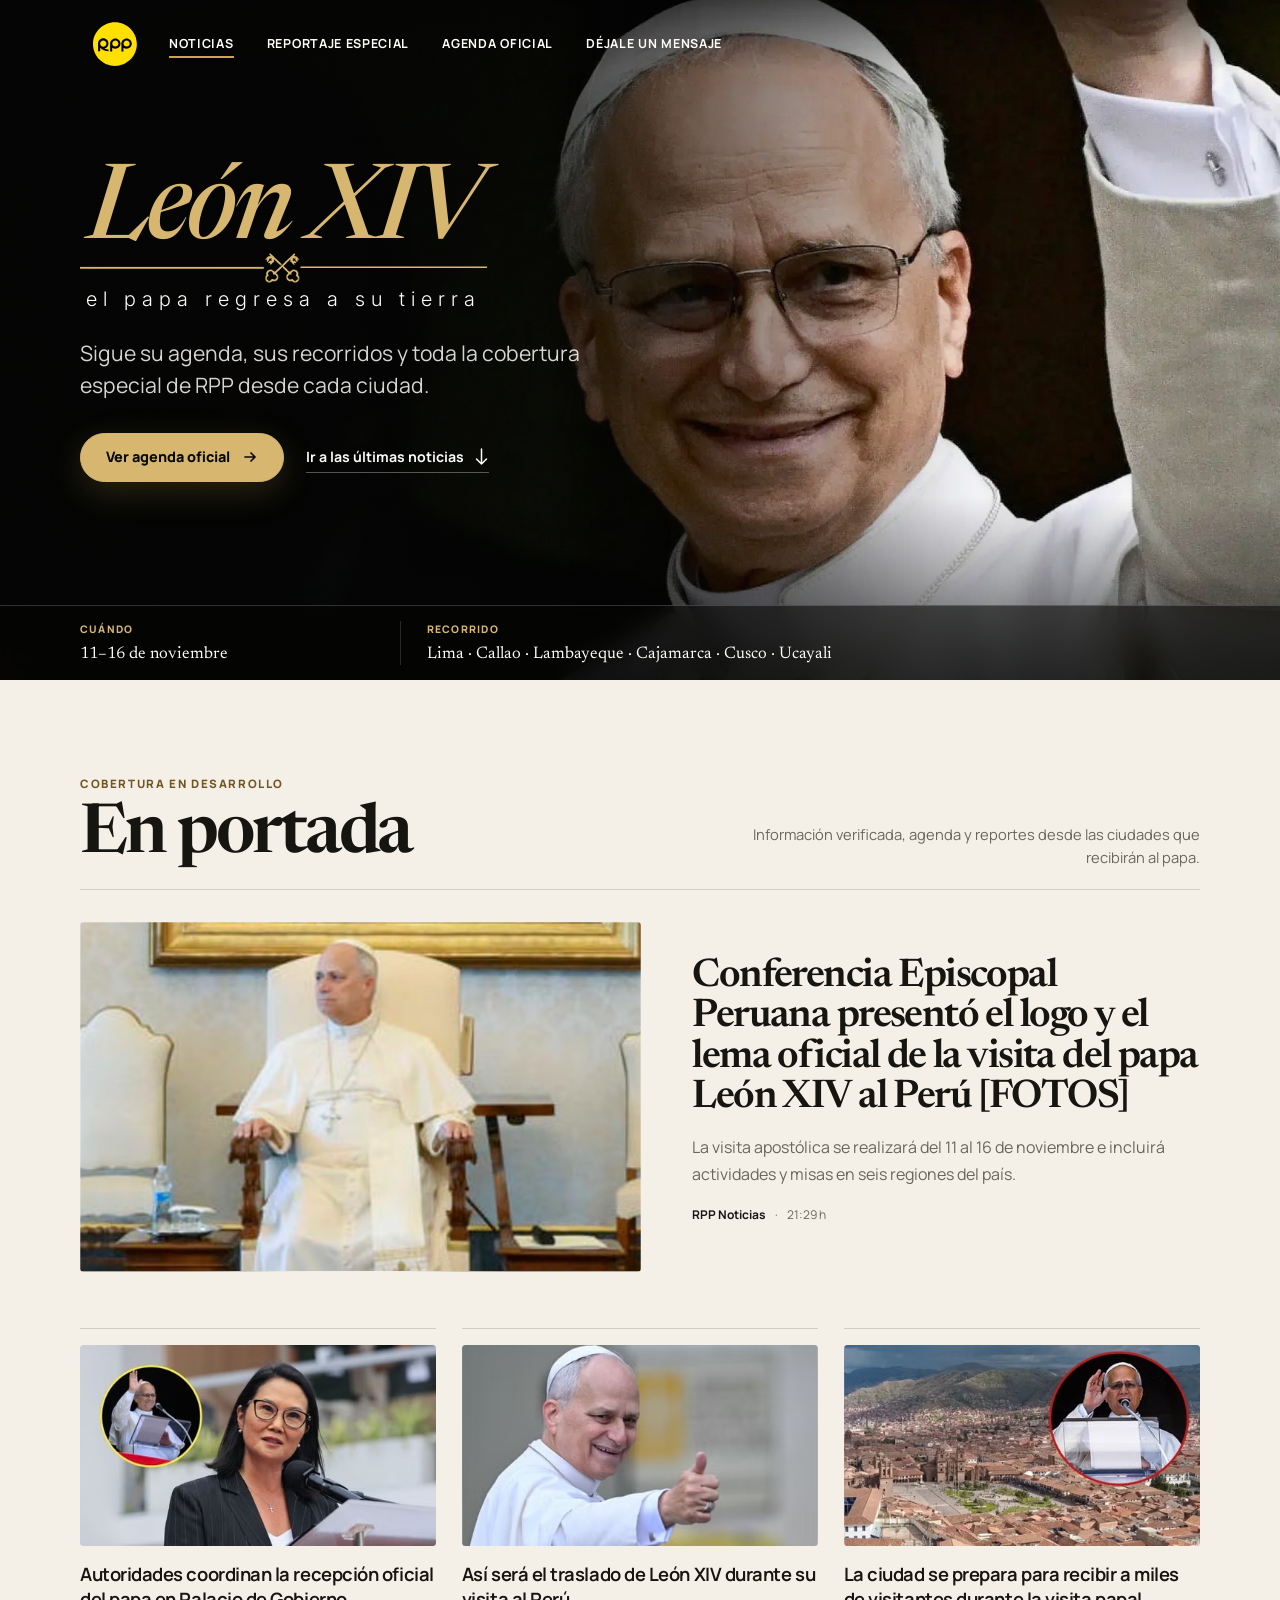
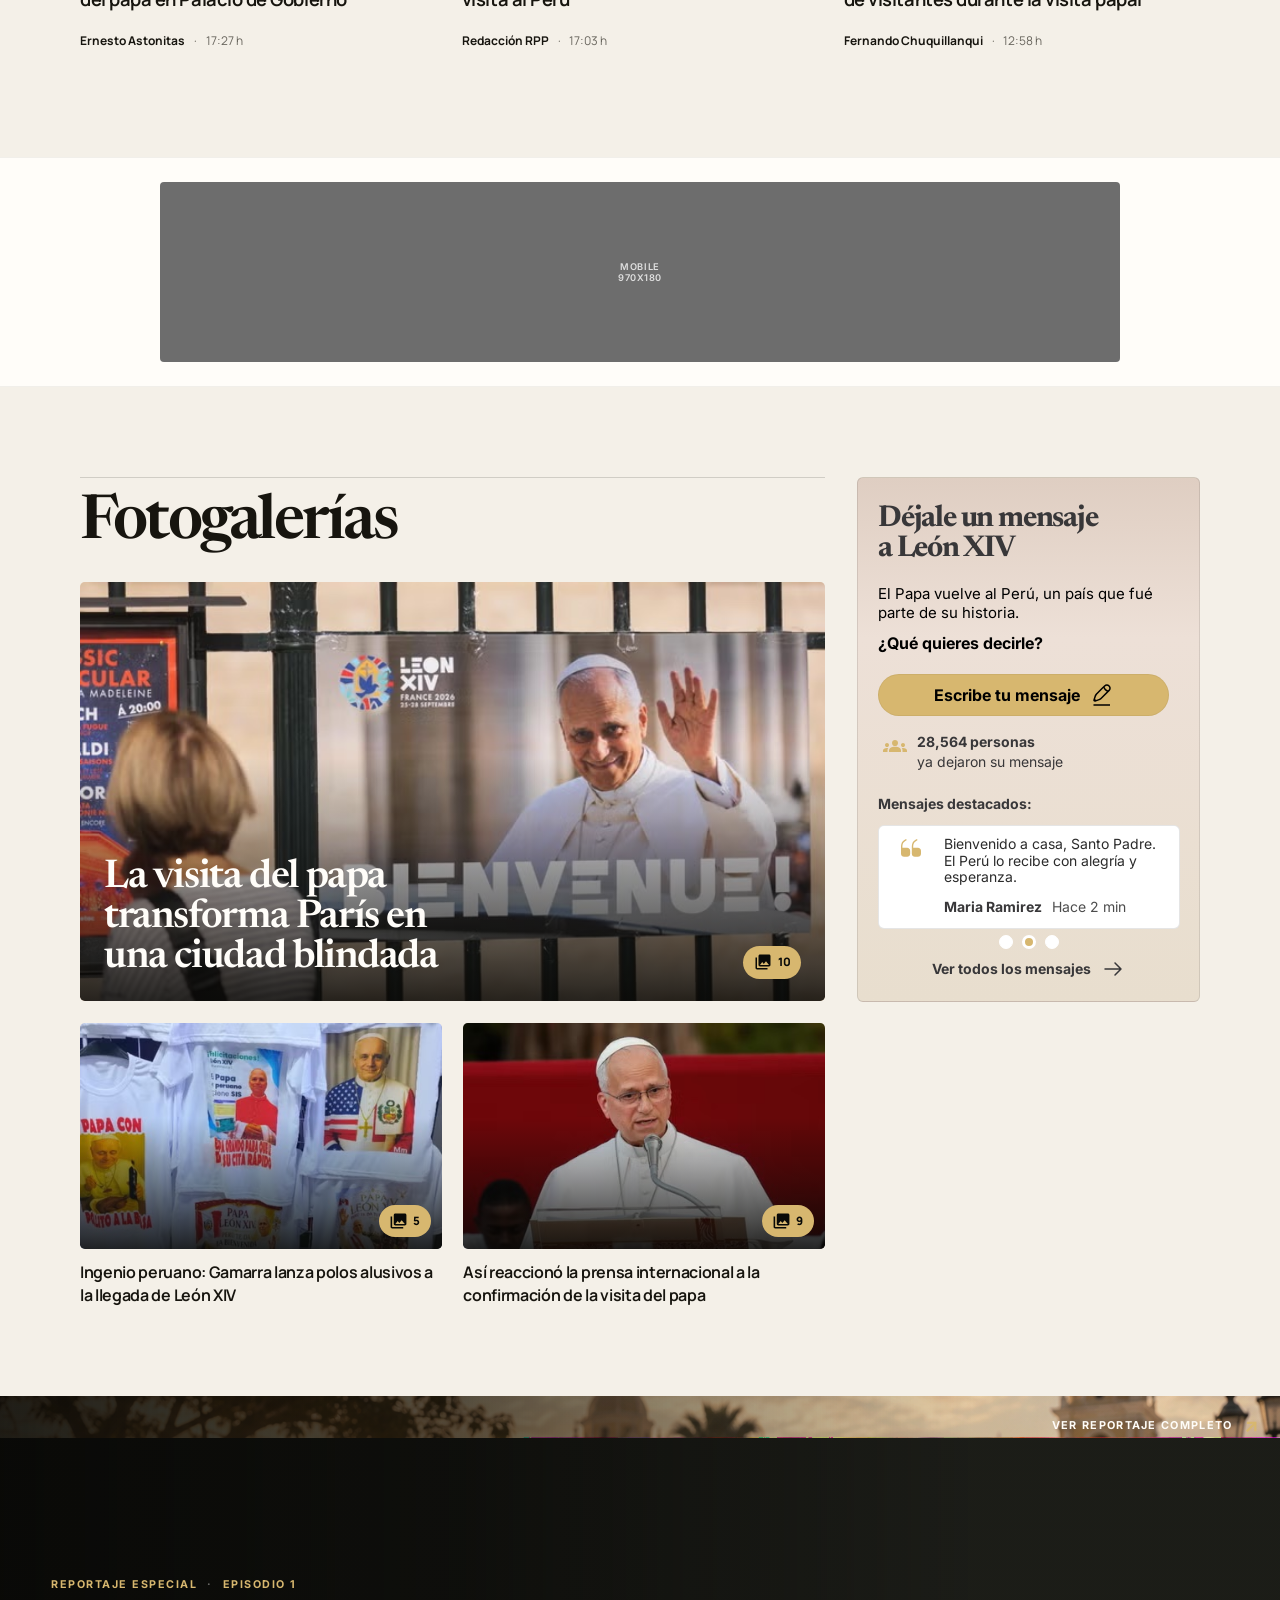
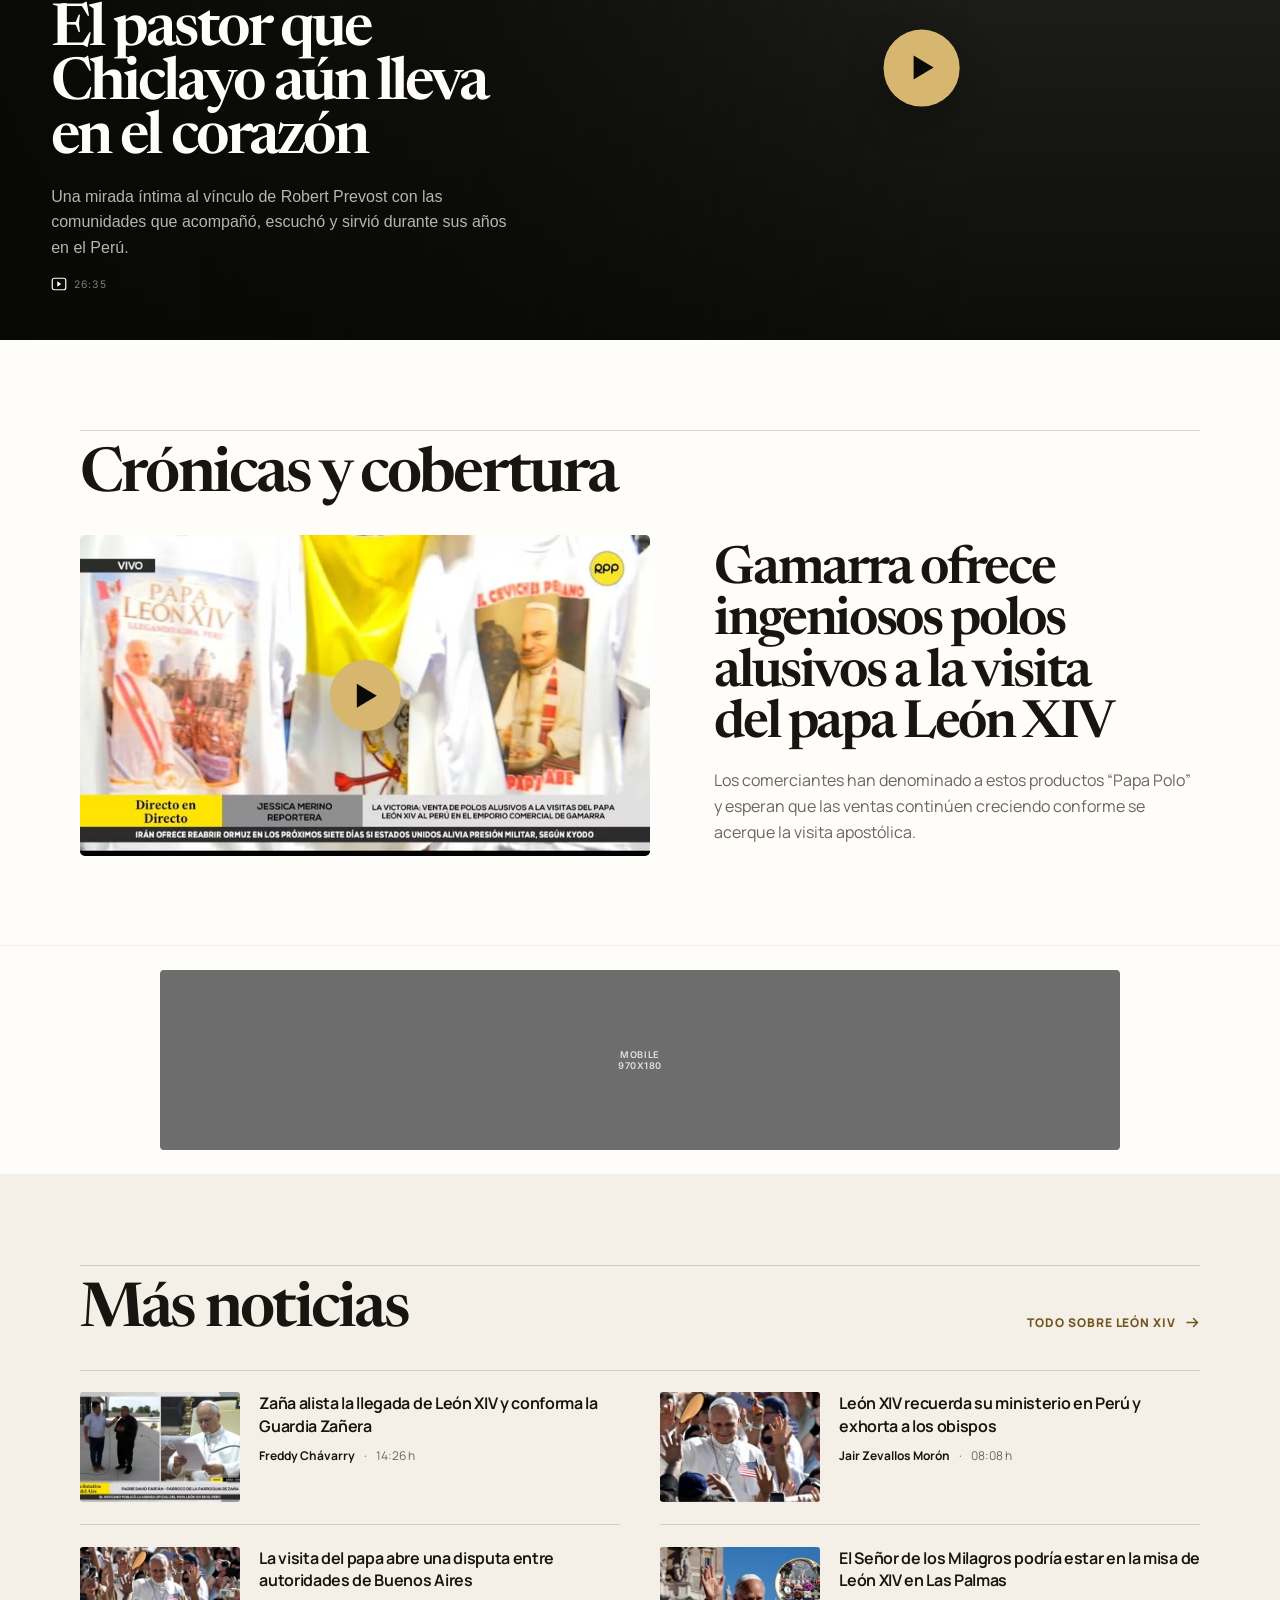
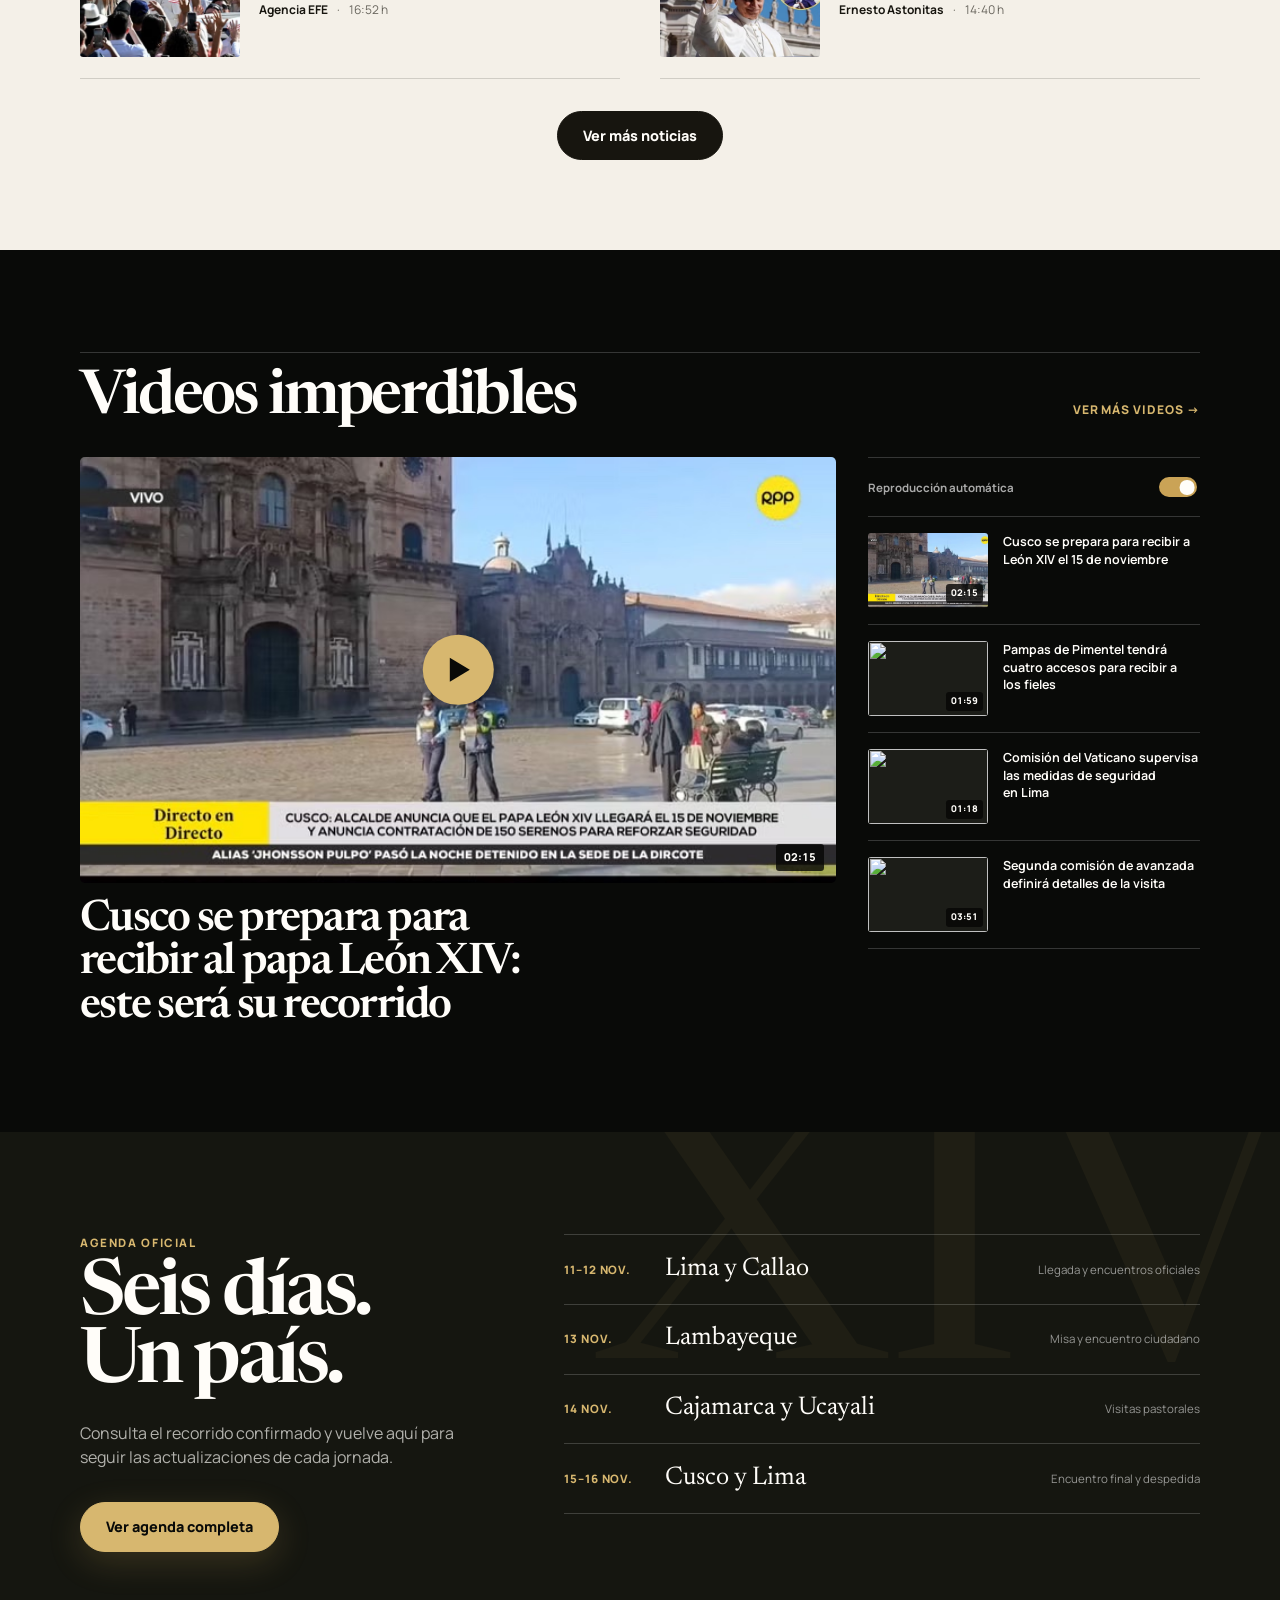
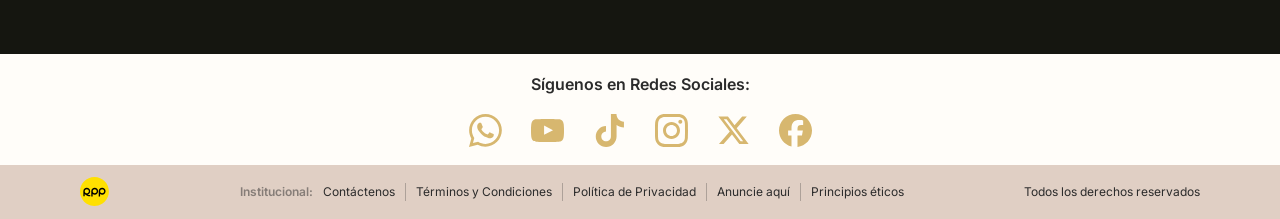
==== index.html @ 03a69c9d "feat: publish special editorial site" ====
<!doctype html>
<html lang="es">
<head>
  <meta charset="utf-8">
  <meta name="viewport" content="width=device-width, initial-scale=1">
  <meta name="theme-color" content="#090a08">
  <meta name="description" content="Agenda, recorridos y cobertura especial de la visita del papa León XIV al Perú.">
  <title>León XIV vuelve al Perú | Especial RPP</title>
  <link rel="icon" href="assets/rpp.svg" type="image/svg+xml">

  <link rel="preconnect" href="https://fonts.googleapis.com">
  <link rel="preconnect" href="https://fonts.gstatic.com" crossorigin>
  <link href="https://fonts.googleapis.com/css2?family=Inter:wght@300;400;600&amp;family=Manrope:wght@400;500;600;700;800&amp;family=Newsreader:ital,opsz,wght@0,6..72,500;0,6..72,600;0,6..72,700;1,6..72,500&amp;display=swap" rel="stylesheet">

  <link rel="stylesheet" href="styles.css">
</head>

<body>
  <a class="skip-link" href="#contenido">Saltar al contenido</a>

  <header class="site-header" id="site-header">
    <div class="site-header__inner container">
      <a class="brand" href="#inicio" aria-label="RPP Noticias — inicio">
        <img src="assets/rpp.svg" alt="RPP">
      </a>

      <nav class="nav" id="main-nav" aria-label="Navegación principal">
        <a href="#noticias" aria-current="page">Noticias<img class="nav__arrow" src="assets/nav-arrow.svg" alt="" aria-hidden="true"></a>
        <a href="#reportaje">Reportaje especial<img class="nav__arrow" src="assets/nav-arrow.svg" alt="" aria-hidden="true"></a>
        <a href="https://rpp.pe/papa-leon-xiv-peru-2026/agenda">Agenda oficial<img class="nav__arrow" src="assets/nav-arrow.svg" alt="" aria-hidden="true"></a>
        <a href="#mensaje">Déjale un mensaje<img class="nav__arrow" src="assets/nav-arrow.svg" alt="" aria-hidden="true"></a>
      </nav>

      <a class="header-live" href="#noticias">Cobertura especial</a>

      <button class="menu-button" type="button" aria-label="Abrir menú" aria-controls="main-nav" aria-expanded="false">
        <span></span>
      </button>
    </div>
  </header>

  <main id="contenido">
    <section class="hero" id="inicio" aria-labelledby="hero-title">
      <img class="hero__mobile-portrait" src="assets/hero-mobile.webp" alt="Papa León XIV saludando" fetchpriority="high">

      <div class="hero__inner">
        <div class="hero__content">
          <div class="hero-mark">
            <h1 id="hero-title">León XIV</h1>
            <img src="assets/ornament.svg" alt="" aria-hidden="true">
            <p>el papa regresa a su tierra</p>
          </div>
          <p class="hero__lead">Sigue su agenda, sus recorridos y toda la cobertura especial de RPP desde cada ciudad.</p>

          <div class="hero__actions">
            <a class="button" href="https://rpp.pe/papa-leon-xiv-peru-2026/agenda">
              Ver agenda oficial
              <svg width="16" height="16" viewBox="0 0 16 16" aria-hidden="true">
                <path d="M3 8h9M9 4l4 4-4 4" fill="none" stroke="currentColor" stroke-width="1.7" stroke-linecap="round" stroke-linejoin="round"/>
              </svg>
            </a>
            <a class="text-link" href="#noticias">
              Ir a las últimas noticias
              <svg width="15" height="18" viewBox="0 0 15 18" aria-hidden="true">
                <path d="M7.5 1v15m0 0 5-5m-5 5-5-5" fill="none" stroke="currentColor" stroke-width="1.5" stroke-linecap="round" stroke-linejoin="round"/>
              </svg>
            </a>
          </div>
        </div>
      </div>

      <div class="hero__facts" aria-label="Datos principales de la visita">
        <div class="hero__facts-inner container">
          <div class="fact">
            <span class="fact__label">Cuándo</span>
            <span class="fact__value">11–16 de noviembre</span>
          </div>
          <div class="fact">
            <span class="fact__label">Recorrido</span>
            <span class="fact__value">Lima · Callao · Lambayeque · Cajamarca · Cusco · Ucayali</span>
          </div>
        </div>
      </div>
    </section>

    <section class="latest" id="noticias" aria-labelledby="latest-title">
      <div class="container">
        <p class="section-kicker reveal">Cobertura en desarrollo</p>
        <div class="section-heading-row reveal">
          <h2 class="section-heading" id="latest-title">En portada</h2>
          <p class="section-note">Información verificada, agenda y reportes desde las ciudades que recibirán al papa.</p>
        </div>

        <article class="lead-story reveal">
          <a class="lead-story__image-link" href="https://rpp.pe/peru/actualidad/conferencia-episcopal-peruana-presento-el-logo-y-el-lema-oficial-de-la-visita-del-papa-leon-xiv-al-peru-fotos-noticia-1708873" aria-label="Leer noticia principal">
            <img src="assets/lead-story.jpg" alt="Papa León XIV durante una reunión oficial" loading="lazy" decoding="async">
          </a>
          <div class="lead-story__copy">
            <h2><a href="https://rpp.pe/peru/actualidad/conferencia-episcopal-peruana-presento-el-logo-y-el-lema-oficial-de-la-visita-del-papa-leon-xiv-al-peru-fotos-noticia-1708873"><span class="desktop-title">Conferencia Episcopal Peruana presentó el logo y el lema oficial de la visita del papa León XIV al Perú [FOTOS]</span><span class="mobile-title">Presentan el logo y el lema oficial de la visita de León XIV al Perú</span></a></h2>
            <p class="lead-story__summary">La visita apostólica se realizará del 11 al 16 de noviembre e incluirá actividades y misas en seis regiones del país.</p>
            <p class="meta"><strong>RPP Noticias</strong><span>·</span><time datetime="2026-09-22T21:29">21:29 h</time></p>
          </div>
        </article>

        <div class="story-grid">
          <article class="story-card reveal">
            <a class="story-card__image" href="https://rpp.pe/politica/gobierno/1keiko-fujimori-senalo-que-espera-recibir-al-papa-leon-xiv-en-palacio-de-gobierno-durante-su-visita-al-peru-noticia-1708850" tabindex="-1" aria-hidden="true">
              <img src="assets/story-1.jpg" alt="" loading="lazy" decoding="async">
            </a>
            <h3><a href="https://rpp.pe/politica/gobierno/1keiko-fujimori-senalo-que-espera-recibir-al-papa-leon-xiv-en-palacio-de-gobierno-durante-su-visita-al-peru-noticia-1708850">Autoridades coordinan la recepción oficial del papa en Palacio de Gobierno</a></h3>
            <p class="meta"><strong>Ernesto Astonitas</strong><span>·</span><time datetime="2026-09-22T17:27">17:27 h</time></p>
          </article>

          <article class="story-card reveal">
            <a class="story-card__image" href="https://rpp.pe/peru/actualidad/latam-airlines-informa-que-trasladara-al-papa-leon-xiv-durante-su-visita-al-peru-noticia-1708849" tabindex="-1" aria-hidden="true">
              <img src="assets/story-2.jpg" alt="" loading="lazy" decoding="async">
            </a>
            <h3><a href="https://rpp.pe/peru/actualidad/latam-airlines-informa-que-trasladara-al-papa-leon-xiv-durante-su-visita-al-peru-noticia-1708849">Así será el traslado de León XIV durante su visita al Perú</a></h3>
            <p class="meta"><strong>Redacción RPP</strong><span>·</span><time datetime="2026-09-22T17:03">17:03 h</time></p>
          </article>

          <article class="story-card reveal">
            <a class="story-card__image" href="https://rpp.pe/peru/cusco/leon-xiv-visita-del-papa-movilizara-a-unas-350-mil-personas-en-cusco-estimo-camara-de-comercio-noticia-1708777" tabindex="-1" aria-hidden="true">
              <img src="assets/story-3.jpg" alt="" loading="lazy" decoding="async">
            </a>
            <h3><a href="https://rpp.pe/peru/cusco/leon-xiv-visita-del-papa-movilizara-a-unas-350-mil-personas-en-cusco-estimo-camara-de-comercio-noticia-1708777">La ciudad se prepara para recibir a miles de visitantes durante la visita papal</a></h3>
            <p class="meta"><strong>Fernando Chuquillanqui</strong><span>·</span><time datetime="2026-09-22T12:58">12:58 h</time></p>
          </article>
        </div>
      </div>
    </section>

    <div class="ad-break" aria-label="Espacio publicitario">
      <div class="ad-box"><span>MOBILE<br>970X180</span></div>
    </div>

    <section class="content-section" id="fotogalerias" aria-labelledby="gallery-title">
      <div class="gallery-message-grid container">
        <div>
          <div class="editorial-head reveal">
            <h2 id="gallery-title">Fotogalerías</h2>
          </div>

          <article class="reveal">
            <a class="gallery-feature" href="https://rpp.pe/mundo/europa/leon-xiv-visita-del-papa-transforma-paris-en-una-ciudad-blindada-fotos-noticia-1708798">
              <img src="assets/gallery-main.jpg" alt="El papa León XIV saluda durante una visita oficial" loading="lazy" decoding="async">
              <span class="gallery-feature__copy">
                <h3>La visita del papa transforma París en una ciudad blindada</h3>
                <span class="photo-count"><img src="assets/image-multiple.svg" alt="" aria-hidden="true"> 10</span>
              </span>
            </a>
          </article>

          <div class="gallery-grid">
            <article class="gallery-card reveal">
              <a class="gallery-card__image" href="https://rpp.pe/lima/actualidad/leon-xiv-comerciantes-de-gamarra-lanzan-polos-con-mensajes-alusivos-a-la-llegada-del-papa-fotos-noticia-1700230" tabindex="-1" aria-hidden="true">
                <img src="assets/gallery-1.jpg" alt="" loading="lazy" decoding="async">
                <span class="photo-count"><img src="assets/image-multiple.svg" alt="" aria-hidden="true"> 5</span>
              </a>
              <h3><a href="https://rpp.pe/lima/actualidad/leon-xiv-comerciantes-de-gamarra-lanzan-polos-con-mensajes-alusivos-a-la-llegada-del-papa-fotos-noticia-1700230">Ingenio peruano: Gamarra lanza polos alusivos a la llegada de León XIV</a></h3>
            </article>

            <article class="gallery-card reveal">
              <a class="gallery-card__image" href="https://rpp.pe/lima/actualidad/leon-xiv-no-solo-visitara-peru-asi-reacciono-la-prensa-de-argentina-y-uruguay-a-la-confirmacion-de-la-llegada-del-papa-fotos-noticia-1700172" tabindex="-1" aria-hidden="true">
                <img src="assets/gallery-2.jpg" alt="" loading="lazy" decoding="async">
                <span class="photo-count"><img src="assets/image-multiple.svg" alt="" aria-hidden="true"> 9</span>
              </a>
              <h3><a href="https://rpp.pe/lima/actualidad/leon-xiv-no-solo-visitara-peru-asi-reacciono-la-prensa-de-argentina-y-uruguay-a-la-confirmacion-de-la-llegada-del-papa-fotos-noticia-1700172">Así reaccionó la prensa internacional a la confirmación de la visita del papa</a></h3>
            </article>
          </div>
        </div>

        <aside class="message-card reveal" id="mensaje" aria-labelledby="message-title">
          <div class="message-card__body">
            <h2 id="message-title">Déjale un mensaje<br>a León XIV</h2>
            <div class="message-card__intro">
              <p>El Papa vuelve al Perú, un país que fué parte de su historia.</p>
              <strong>¿Qué quieres decirle?</strong>
            </div>
            <a class="message-card__button" href="https://rpp.pe/papa-leon-xiv-peru-2026/deja-tu-mensaje">
              <span>Escribe tu mensaje</span>
              <img src="assets/message-pen.svg" alt="" aria-hidden="true">
            </a>
          </div>

          <div class="message-card__count">
            <img src="assets/message-people.svg" alt="" aria-hidden="true">
            <p><strong>28,564 personas</strong><span>ya dejaron su mensaje</span></p>
          </div>

          <div class="message-card__featured">
            <strong class="message-card__featured-label">Mensajes destacados:</strong>
            <blockquote class="message-quote">
              <img src="assets/message-quote.svg" alt="" aria-hidden="true">
              <div>
                <p>Bienvenido a casa, Santo Padre.<br>El Perú lo recibe con alegría y esperanza.</p>
                <footer><strong>Maria Ramirez</strong><span>Hace 2 min</span></footer>
              </div>
            </blockquote>
          </div>

          <img class="message-card__dots" src="assets/message-dots.svg" alt="" aria-hidden="true">
          <a class="message-card__all" href="https://rpp.pe/papa-leon-xiv-peru-2026/deja-tu-mensaje">
            <span>Ver todos los mensajes</span>
            <img src="assets/message-arrow.svg" alt="" aria-hidden="true">
          </a>
        </aside>
      </div>
    </section>

    <section class="report-feature" id="reportaje" aria-labelledby="report-title">
      <div class="report-feature__inner container reveal">
        <button class="report-feature__media" type="button" data-video-open aria-controls="report-video-modal" aria-label="Ver el reportaje El pastor que Chiclayo aún lleva en el corazón">
          <img src="assets/reportaje-cover.png" alt="Escena documental de Robert Prevost caminando por una plaza de Chiclayo al atardecer" loading="lazy" decoding="async">
          <span class="report-feature__overlay" aria-hidden="true"></span>
          <span class="report-feature__copy">
            <span class="report-feature__eyebrow">Reportaje especial <span>·</span> Episodio 1</span>
            <span class="report-feature__title" id="report-title">El pastor que Chiclayo aún lleva en el corazón</span>
            <span class="report-feature__summary">Una mirada íntima al vínculo de Robert Prevost con las comunidades que acompañó, escuchó y sirvió durante sus años en el Perú.</span>
            <span class="report-feature__meta"><img src="assets/video-duration.svg" alt="" aria-hidden="true"> 26:35</span>
          </span>
          <span class="play-button" aria-hidden="true">
            <svg width="22" height="26" viewBox="0 0 22 26">
              <path d="M21 13 1 25V1l20 12Z" fill="currentColor"/>
            </svg>
          </span>
          <span class="report-feature__badge">Ver reportaje completo <span aria-hidden="true">↗</span></span>
        </button>
      </div>
    </section>

    <section class="content-section content-section--white" id="cronicas" aria-labelledby="chronicles-title">
      <div class="container">
        <div class="editorial-head reveal">
          <h2 id="chronicles-title">Crónicas y cobertura</h2>
        </div>

        <article class="chronicle reveal">
          <a class="chronicle__media" href="https://rpp.pe/lima/actualidad/la-victoria-gamarra-ofrece-ingeniosos-polos-alusivos-a-la-visita-del-papa-leon-xiv-noticia-1708851" aria-label="Ver crónica de Gamarra">
            <img src="assets/chronicle.jpg" alt="Comerciantes muestran polos alusivos a la visita de León XIV" loading="lazy" decoding="async">
            <span class="play-button" aria-hidden="true">
              <svg width="22" height="26" viewBox="0 0 22 26">
                <path d="M21 13 1 25V1l20 12Z" fill="currentColor"/>
              </svg>
            </span>
          </a>
          <div>
            <h3><a href="https://rpp.pe/lima/actualidad/la-victoria-gamarra-ofrece-ingeniosos-polos-alusivos-a-la-visita-del-papa-leon-xiv-noticia-1708851">Gamarra ofrece ingeniosos polos alusivos a la visita del papa León XIV</a></h3>
            <p class="chronicle__summary">Los comerciantes han denominado a estos productos “Papa Polo” y esperan que las ventas continúen creciendo conforme se acerque la visita apostólica.</p>
          </div>
        </article>
      </div>
    </section>

    <div class="ad-break" aria-label="Espacio publicitario">
      <div class="ad-box"><span>MOBILE<br>970X180</span></div>
    </div>

    <section class="content-section" id="mas-noticias" aria-labelledby="more-news-title">
      <div class="container">
        <div class="editorial-head reveal">
          <h2 id="more-news-title">Más noticias</h2>
          <a class="editorial-head__link" href="https://rpp.pe/noticias/leon-xiv">
            Todo sobre León XIV
            <svg width="15" height="15" viewBox="0 0 15 15" aria-hidden="true">
              <path d="M2 7.5h10M8.5 3.5l4 4-4 4" fill="none" stroke="currentColor" stroke-width="1.5" stroke-linecap="round" stroke-linejoin="round"/>
            </svg>
          </a>
        </div>

        <div class="more-news-grid">
          <article class="news-row reveal">
            <a class="news-row__image" href="https://rpp.pe/peru/lambayeque/lambayeque-zana-alista-la-llegada-del-papa-leon-xiv-y-conforma-la-guardia-zanera-para-albergar-a-visitantes-noticia-1708617" tabindex="-1" aria-hidden="true">
              <img src="assets/news-1.jpg" alt="" loading="lazy" decoding="async">
            </a>
            <div>
              <h3><a href="https://rpp.pe/peru/lambayeque/lambayeque-zana-alista-la-llegada-del-papa-leon-xiv-y-conforma-la-guardia-zanera-para-albergar-a-visitantes-noticia-1708617">Zaña alista la llegada de León XIV y conforma la Guardia Zañera</a></h3>
              <p class="meta"><strong>Freddy Chávarry</strong><span>·</span><time datetime="2026-09-21T14:26">14:26 h</time></p>
            </div>
          </article>

          <article class="news-row reveal">
            <a class="news-row__image" href="https://rpp.pe/peru/actualidad/el-papa-leon-xiv-recuerda-su-ministerio-en-peru-y-exhorta-a-los-obispos-a-imitar-a-santo-toribio-de-mogrovejo-noticia-1708354" tabindex="-1" aria-hidden="true">
              <img src="assets/news-2.jpg" alt="" loading="lazy" decoding="async">
            </a>
            <div>
              <h3><a href="https://rpp.pe/peru/actualidad/el-papa-leon-xiv-recuerda-su-ministerio-en-peru-y-exhorta-a-los-obispos-a-imitar-a-santo-toribio-de-mogrovejo-noticia-1708354">León XIV recuerda su ministerio en Perú y exhorta a los obispos</a></h3>
              <p class="meta"><strong>Jair Zevallos Morón</strong><span>·</span><time datetime="2026-09-19T08:08">08:08 h</time></p>
            </div>
          </article>

          <article class="news-row reveal">
            <a class="news-row__image" href="https://rpp.pe/mundo/argentina/visita-del-papa-a-argentina-abre-disputa-al-coincidir-con-la-marcha-del-orgullo-lgbti-noticia-1708281" tabindex="-1" aria-hidden="true">
              <img src="assets/news-3.jpg" alt="" loading="lazy" decoding="async">
            </a>
            <div>
              <h3><a href="https://rpp.pe/mundo/argentina/visita-del-papa-a-argentina-abre-disputa-al-coincidir-con-la-marcha-del-orgullo-lgbti-noticia-1708281">La visita del papa abre una disputa entre autoridades de Buenos Aires</a></h3>
              <p class="meta"><strong>Agencia EFE</strong><span>·</span><time datetime="2026-09-18T16:52">16:52 h</time></p>
            </div>
          </article>

          <article class="news-row reveal">
            <a class="news-row__image" href="https://rpp.pe/lima/actualidad/la-imagen-del-senor-de-los-milagros-podria-estar-en-la-misa-de-leon-xiv-en-la-base-aerea-las-palmas-dice-la-hermandad-noticia-1708012" tabindex="-1" aria-hidden="true">
              <img src="assets/news-4.jpg" alt="" loading="lazy" decoding="async">
            </a>
            <div>
              <h3><a href="https://rpp.pe/lima/actualidad/la-imagen-del-senor-de-los-milagros-podria-estar-en-la-misa-de-leon-xiv-en-la-base-aerea-las-palmas-dice-la-hermandad-noticia-1708012">El Señor de los Milagros podría estar en la misa de León XIV en Las Palmas</a></h3>
              <p class="meta"><strong>Ernesto Astonitas</strong><span>·</span><time datetime="2026-09-17T14:40">14:40 h</time></p>
            </div>
          </article>
        </div>

        <div class="section-cta reveal">
          <a class="button" href="https://rpp.pe/noticias/leon-xiv">Ver más noticias</a>
        </div>
      </div>
    </section>

    <section class="videos" id="videos" aria-labelledby="videos-title">
      <div class="container">
        <div class="editorial-head reveal">
          <h2 id="videos-title">Videos imperdibles</h2>
          <a class="editorial-head__link" href="https://rpp.pe/noticias/leon-xiv">Ver más videos →</a>
        </div>

        <div class="video-layout">
          <article class="video-main reveal">
            <a class="video-main__media" href="https://rpp.pe/peru/cusco/cusco-se-prepara-para-recibir-al-papa-leon-xiv-este-sera-su-recorrido-por-la-ciudad-noticia-1705468" aria-label="Reproducir video sobre la visita del papa a Cusco">
              <img src="assets/video-main.jpg" alt="Cusco se prepara para recibir a León XIV" loading="lazy" decoding="async">
              <span class="play-button" aria-hidden="true">
                <svg width="22" height="26" viewBox="0 0 22 26"><path d="M21 13 1 25V1l20 12Z" fill="currentColor"/></svg>
              </span>
              <span class="duration">02:15</span>
            </a>
            <h3><a href="https://rpp.pe/peru/cusco/cusco-se-prepara-para-recibir-al-papa-leon-xiv-este-sera-su-recorrido-por-la-ciudad-noticia-1705468">Cusco se prepara para recibir al papa León XIV: este será su recorrido</a></h3>
          </article>

          <aside class="video-playlist reveal" aria-label="Lista de videos">
            <label class="autoplay-control">Reproducción automática <input type="checkbox" checked aria-label="Activar reproducción automática"></label>

            <a class="video-item" href="https://rpp.pe/peru/cusco/cusco-se-prepara-para-recibir-al-papa-leon-xiv-este-sera-su-recorrido-por-la-ciudad-noticia-1705468">
              <span class="video-item__media">
                <img src="assets/video-main.jpg" alt="" loading="lazy" decoding="async">
                <span class="duration">02:15</span>
              </span>
              <h4>Cusco se prepara para recibir a León XIV el 15 de noviembre</h4>
            </a>

            <a class="video-item" href="https://rpp.pe/peru/lambayeque/lambayeque-pampas-de-pimentel-tendra-cuatro-accesos-para-recibir-a-fieles-catolicos-durante-misa-del-papa-leon-xiv-noticia-1705013">
              <span class="video-item__media">
                <img src="https://f.rpp-noticias.io/2026/09/01/icla1-2026-09-01-16-43-52-16509-1903002mp4_1903003.jpg?width=320&amp;quality=75" alt="" loading="lazy">
                <span class="duration">01:59</span>
              </span>
              <h4>Pampas de Pimentel tendrá cuatro accesos para recibir a los fieles</h4>
            </a>

            <a class="video-item" href="https://rpp.pe/lima/actualidad/papa-leon-xiv-en-peru-comision-del-vaticano-supervisa-seguridad-en-lima-noticia-1703400">
              <span class="video-item__media">
                <img src="https://f.rpp-noticias.io/2026/08/24/ticano2-2026-08-24-15-55-07-1415-1899831mp4_1899832.jpg?width=320&amp;quality=75" alt="" loading="lazy">
                <span class="duration">01:18</span>
              </span>
              <h4>Comisión del Vaticano supervisa las medidas de seguridad en Lima</h4>
            </a>

            <a class="video-item" href="https://rpp.pe/peru/actualidad/segunda-comision-de-avanzada-de-el-vaticano-llegara-para-definir-detalles-de-la-visita-del-papa-leon-xiv-al-peru-noticia-1703033">
              <span class="video-item__media">
                <img src="https://f.rpp-noticias.io/2026/08/21/205420_1899089.jpg?width=320&amp;quality=75" alt="" loading="lazy">
                <span class="duration">03:51</span>
              </span>
              <h4>Segunda comisión de avanzada definirá detalles de la visita</h4>
            </a>
          </aside>
        </div>
      </div>
    </section>

    <section class="agenda" id="agenda" aria-labelledby="agenda-title">
      <div class="agenda__layout container">
        <div class="reveal">
          <p class="section-kicker">Agenda oficial</p>
          <h2 id="agenda-title">Seis días. Un país.</h2>
          <p class="agenda__intro">Consulta el recorrido confirmado y vuelve aquí para seguir las actualizaciones de cada jornada.</p>
          <a class="button" href="https://rpp.pe/papa-leon-xiv-peru-2026/agenda">Ver agenda completa</a>
        </div>

        <div class="agenda-list reveal" aria-label="Resumen del recorrido">
          <div class="agenda-item">
            <span class="agenda-item__date">11–12 nov.</span>
            <span class="agenda-item__city">Lima y Callao</span>
            <span class="agenda-item__status">Llegada y encuentros oficiales</span>
          </div>
          <div class="agenda-item">
            <span class="agenda-item__date">13 nov.</span>
            <span class="agenda-item__city">Lambayeque</span>
            <span class="agenda-item__status">Misa y encuentro ciudadano</span>
          </div>
          <div class="agenda-item">
            <span class="agenda-item__date">14 nov.</span>
            <span class="agenda-item__city">Cajamarca y Ucayali</span>
            <span class="agenda-item__status">Visitas pastorales</span>
          </div>
          <div class="agenda-item">
            <span class="agenda-item__date">15–16 nov.</span>
            <span class="agenda-item__city">Cusco y Lima</span>
            <span class="agenda-item__status">Encuentro final y despedida</span>
          </div>
        </div>
      </div>
    </section>

  </main>

  <div class="video-modal" id="report-video-modal" role="dialog" aria-modal="true" aria-labelledby="report-video-title" hidden>
    <div class="video-modal__backdrop" data-video-close></div>
    <div class="video-modal__dialog" role="document">
      <button class="video-modal__close" type="button" data-video-close aria-label="Cerrar reportaje">×</button>
      <div class="video-modal__frame" id="report-video-frame"></div>
      <p class="video-modal__caption" id="report-video-title">León XIV vuelve a casa · Reportaje especial sobre su vínculo con Chiclayo. <a href="https://www.youtube.com/watch?v=fNtS0tomOLk" target="_blank" rel="noopener">Abrir en YouTube ↗</a></p>
      <details class="video-highlights" open>
        <summary>Momentos importantes del video</summary>
        <div class="video-highlights__list">
          <button type="button" class="video-highlight is-active" data-video-highlight data-start="70">
            <span class="video-highlight__time">00:01:10</span>
            <span class="video-highlight__title">Sus inicios y cercanía en Chiclayo</span>
            <span class="video-highlight__arrow" aria-hidden="true">↗</span>
          </button>
          <button type="button" class="video-highlight" data-video-highlight data-start="360">
            <span class="video-highlight__time">00:06:00</span>
            <span class="video-highlight__title">Las memorables travesías por la sierra</span>
            <span class="video-highlight__arrow" aria-hidden="true">↗</span>
          </button>
          <button type="button" class="video-highlight" data-video-highlight data-start="725">
            <span class="video-highlight__time">00:12:05</span>
            <span class="video-highlight__title">El “Aguadito con fe” en pandemia</span>
            <span class="video-highlight__arrow" aria-hidden="true">↗</span>
          </button>
          <button type="button" class="video-highlight" data-video-highlight data-start="995">
            <span class="video-highlight__time">00:16:35</span>
            <span class="video-highlight__title">La preparación del gran coro papal</span>
            <span class="video-highlight__arrow" aria-hidden="true">↗</span>
          </button>
        </div>
      </details>
    </div>
  </div>

  <footer class="site-footer">
    <div class="social-strip">
      <p>Síguenos en Redes Sociales:</p>
      <div class="social-links" aria-label="Redes sociales de RPP">
        <a href="https://wa.me/51999800000" aria-label="WhatsApp"><img src="assets/whatsapp.svg" alt=""></a>
        <a href="https://www.youtube.com/@RPPNoticias" aria-label="YouTube"><img src="assets/youtube.svg" alt=""></a>
        <a href="https://www.tiktok.com/@rppnoticias" aria-label="TikTok"><img src="assets/tiktok.svg" alt=""></a>
        <a href="https://www.instagram.com/rppnoticias" aria-label="Instagram"><img src="assets/instagram.svg" alt=""></a>
        <a href="https://x.com/RPPNoticias" aria-label="X"><img src="assets/x.svg" alt=""></a>
        <a href="https://www.facebook.com/RPPNoticias" aria-label="Facebook"><img src="assets/facebook.svg" alt=""></a>
      </div>
    </div>
    <div class="footer-bottom">
      <div class="footer-bottom__inner container">
        <img src="assets/rpp.svg" alt="RPP">
        <div class="footer-links" aria-label="Enlaces legales">
          <span>Institucional:</span>
          <a href="https://rpp.pe/contactenos">Contáctenos</a>
          <a href="https://rpp.pe/legal">Términos y Condiciones</a>
          <a href="https://rpp.pe/politica-de-privacidad">Política de Privacidad</a>
          <a href="https://rpp.pe/anuncie-aqui">Anuncie aquí</a>
          <a href="https://rpp.pe/principios-eticos">Principios éticos</a>
        </div>
        <span class="copyright">Todos los derechos reservados</span>
      </div>
    </div>
  </footer>

  <script src="app.js"></script>
</body>
</html>
---- styles.css ----
:root {
  --ink: #17150f;
  --muted: #69665e;
  --paper: #f4f0e8;
  --paper-deep: #e9e1d3;
  --white: #fffdf9;
  --night: #090a08;
  --night-soft: #151610;
  --gold: #caa356;
  --gold-strong: #d7b76f;
  --gold-dark: #72551f;
  --line: rgba(23, 21, 15, 0.16);
  --container: 1120px;
  --page-gutter: clamp(1.25rem, 3vw, 2rem);
  --serif: "Newsreader", Georgia, serif;
  --sans: "Manrope", "Helvetica Neue", sans-serif;
  --utility: "Inter", "Helvetica Neue", sans-serif;
  --ease: cubic-bezier(.2, .75, .25, 1);
}

*, *::before, *::after { box-sizing: border-box; }

html {
  scroll-behavior: smooth;
  scroll-padding-top: 6rem;
}

body {
  margin: 0;
  color: var(--ink);
  background: var(--paper);
  font-family: var(--sans);
  font-size: 1rem;
  line-height: 1.55;
  -webkit-font-smoothing: antialiased;
}

body.nav-open { overflow: hidden; }

img {
  display: block;
  max-width: 100%;
}

a { color: inherit; }

button, a { -webkit-tap-highlight-color: transparent; }

:focus-visible {
  outline: 3px solid #ffe272;
  outline-offset: 4px;
}

.skip-link {
  position: fixed;
  z-index: 100;
  top: .75rem;
  left: .75rem;
  padding: .75rem 1rem;
  color: var(--night);
  background: #ffe272;
  border-radius: .4rem;
  transform: translateY(-160%);
  transition: transform .2s;
}

.skip-link:focus { transform: translateY(0); }

.container {
  width: min(100% - (var(--page-gutter) * 2), var(--container));
  margin-inline: auto;
}

.site-header {
  position: fixed;
  z-index: 50;
  top: .9rem;
  left: 0;
  width: 100%;
  color: var(--white);
  transition: color .3s var(--ease), transform .3s var(--ease);
}

.site-header__inner {
  min-height: 3.5rem;
  display: flex;
  align-items: center;
  padding: .4rem .55rem .4rem .75rem;
  border: 1px solid transparent;
  border-radius: .75rem;
  transition: background .3s var(--ease), border-color .3s var(--ease), box-shadow .3s var(--ease), backdrop-filter .3s var(--ease);
}

.site-header.is-scrolled { color: var(--ink); }

.site-header.is-scrolled .site-header__inner,
.site-header.nav-active .site-header__inner {
  color: var(--ink);
  background: rgba(255, 253, 249, .92);
  border-color: rgba(23, 21, 15, .08);
  box-shadow: 0 12px 40px rgba(20, 17, 11, .12);
  backdrop-filter: blur(14px);
}

.brand {
  display: inline-flex;
  flex: 0 0 auto;
  align-items: center;
}

.brand img { width: 2.75rem; height: 2.75rem; }

.nav {
  display: flex;
  align-items: center;
  gap: clamp(1.25rem, 2.6vw, 2.2rem);
  margin-left: 2rem;
}

.nav a {
  position: relative;
  padding-block: .75rem;
  font-size: .78rem;
  font-weight: 700;
  letter-spacing: .055em;
  text-decoration: none;
  text-transform: uppercase;
}

.nav a::after {
  content: "";
  position: absolute;
  right: 0;
  bottom: .45rem;
  left: 0;
  height: 2px;
  background: var(--gold);
  transform: scaleX(0);
  transform-origin: right;
  transition: transform .25s var(--ease);
}

.nav a:hover::after,
.nav a[aria-current="page"]::after {
  transform: scaleX(1);
  transform-origin: left;
}

.nav__arrow { display: none; }

.header-live {
  display: inline-flex;
  align-items: center;
  gap: .5rem;
  margin-left: auto;
  padding: .6rem .8rem;
  border: 1px solid currentColor;
  border-radius: 999px;
  font-size: .7rem;
  font-weight: 800;
  letter-spacing: .08em;
  text-decoration: none;
  text-transform: uppercase;
}

.header-live::before {
  content: "";
  width: .45rem;
  height: .45rem;
  background: #e65c44;
  border-radius: 50%;
  box-shadow: 0 0 0 .25rem rgba(230, 92, 68, .18);
}

.menu-button {
  display: none;
  width: 2.75rem;
  height: 2.75rem;
  margin-left: auto;
  padding: 0;
  color: currentColor;
  background: transparent;
  border: 0;
  border-radius: .5rem;
  cursor: pointer;
}

.menu-button span,
.menu-button::before,
.menu-button::after {
  content: "";
  display: block;
  width: 1.25rem;
  height: 2px;
  margin: .27rem auto;
  background: currentColor;
  transition: transform .25s var(--ease), opacity .2s;
}

.site-header.nav-active .menu-button span { opacity: 0; }
.site-header.nav-active .menu-button::before { transform: translateY(.42rem) rotate(45deg); }
.site-header.nav-active .menu-button::after { transform: translateY(-.42rem) rotate(-45deg); }

.hero {
  position: relative;
  min-height: clamp(42.5rem, 86svh, 51.25rem);
  display: grid;
  align-items: center;
  overflow: hidden;
  color: var(--white);
  background-color: var(--night);
  background-image: url("assets/hero-desktop.webp");
  background-position: 58% center;
  background-size: cover;
  isolation: isolate;
}

.hero::before {
  content: "";
  position: absolute;
  z-index: -1;
  inset: 0;
  background:
    linear-gradient(90deg, rgba(4, 5, 4, .94) 0%, rgba(4, 5, 4, .83) 27%, rgba(4, 5, 4, .36) 53%, rgba(4, 5, 4, .03) 76%),
    linear-gradient(0deg, rgba(4, 5, 4, .68) 0%, transparent 27%);
}

.hero::after {
  content: "";
  position: absolute;
  z-index: -1;
  inset: 0;
  opacity: .16;
  pointer-events: none;
  background-image: url("data:image/svg+xml,%3Csvg viewBox='0 0 180 180' xmlns='http://www.w3.org/2000/svg'%3E%3Cfilter id='n'%3E%3CfeTurbulence type='fractalNoise' baseFrequency='.9' numOctaves='3' stitchTiles='stitch'/%3E%3C/filter%3E%3Crect width='100%25' height='100%25' filter='url(%23n)' opacity='.28'/%3E%3C/svg%3E");
  mix-blend-mode: soft-light;
}

.hero__mobile-portrait { display: none; }

.hero__inner {
  width: min(100% - (var(--page-gutter) * 2), var(--container));
  margin-inline: auto;
  padding-top: 6.5rem;
  padding-bottom: 7.5rem;
}

.hero__content { max-width: 34rem; }

.eyebrow {
  display: flex;
  align-items: center;
  gap: .8rem;
  margin: 0 0 1.1rem;
  color: var(--gold-strong);
  font-size: .76rem;
  font-weight: 800;
  letter-spacing: .14em;
  text-transform: uppercase;
}

.eyebrow::before {
  content: "";
  width: 2.75rem;
  height: 1px;
  background: currentColor;
}

.hero h1 {
  max-width: 9ch;
  margin: 0;
  font-family: var(--serif);
  font-size: clamp(4.6rem, 6.7vw, 6.5rem);
  font-weight: 600;
  letter-spacing: -.055em;
  line-height: .86;
  text-wrap: balance;
}

.hero h1 span {
  display: block;
  color: var(--gold-strong);
  font-style: italic;
  font-weight: 500;
}

.hero__lead {
  max-width: 33rem;
  margin: 1.65rem 0 0;
  color: rgba(255, 253, 249, .84);
  font-size: clamp(1.08rem, 1.6vw, 1.32rem);
  line-height: 1.5;
  text-wrap: pretty;
}

.hero__actions {
  display: flex;
  align-items: center;
  gap: 1.4rem;
  margin-top: 2rem;
}

.button {
  min-height: 3rem;
  display: inline-flex;
  align-items: center;
  justify-content: center;
  gap: .75rem;
  padding: .78rem 1.55rem;
  color: var(--night);
  background: var(--gold-strong);
  border: 1px solid var(--gold-strong);
  border-radius: 999px;
  box-shadow: 0 10px 34px rgba(202, 163, 86, .2);
  font-size: .9rem;
  font-weight: 800;
  text-decoration: none;
  transition: transform .22s var(--ease), background .22s, box-shadow .22s;
}

.button:hover {
  background: #ebcb85;
  box-shadow: 0 14px 42px rgba(202, 163, 86, .32);
  transform: translateY(-2px);
}

.button:active { transform: translateY(0) scale(.98); }

.text-link {
  position: relative;
  display: inline-flex;
  align-items: center;
  gap: .65rem;
  padding: .7rem 0;
  color: var(--white);
  font-size: .88rem;
  font-weight: 700;
  text-decoration: none;
}

.text-link::after {
  content: "";
  position: absolute;
  right: 0;
  bottom: .4rem;
  left: 0;
  height: 1px;
  background: rgba(255, 253, 249, .32);
  transition: background-color .25s var(--ease), opacity .25s var(--ease);
}

.text-link:hover::after,
.text-link:focus-visible::after {
  background: var(--gold-strong);
}

.text-link svg { transition: transform .25s var(--ease); }
.text-link:hover svg { transform: translateY(3px); }

.hero__facts {
  position: absolute;
  right: 0;
  bottom: 0;
  left: 0;
  border-top: 1px solid rgba(255, 255, 255, .18);
  background: rgba(6, 7, 5, .55);
  backdrop-filter: blur(12px);
}

.hero__facts-inner {
  min-height: 4.6rem;
  display: grid;
  grid-template-columns: 1fr 1.5fr 1fr;
  align-items: center;
}

.fact {
  padding: 0 1.6rem;
  border-left: 1px solid rgba(255, 255, 255, .15);
}

.fact:first-child { padding-left: 0; border-left: 0; }

.fact__label {
  display: block;
  margin-bottom: .18rem;
  color: var(--gold-strong);
  font-size: .65rem;
  font-weight: 800;
  letter-spacing: .12em;
  text-transform: uppercase;
}

.fact__value {
  font-family: var(--serif);
  font-size: 1.05rem;
  line-height: 1.2;
}

main { overflow: clip; }

.latest {
  padding: clamp(3.5rem, 7vw, 6rem) 0;
}

.section-kicker {
  margin: 0 0 .7rem;
  color: var(--gold-dark);
  font-size: .72rem;
  font-weight: 800;
  letter-spacing: .14em;
  text-transform: uppercase;
}

.section-heading-row {
  display: flex;
  align-items: end;
  justify-content: space-between;
  gap: 2rem;
  margin-bottom: 2rem;
  padding-bottom: 1.25rem;
  border-bottom: 1px solid var(--line);
}

.section-heading {
  margin: 0;
  font-family: var(--serif);
  font-size: clamp(2.55rem, 5vw, 4.6rem);
  font-weight: 600;
  letter-spacing: -.045em;
  line-height: .95;
}

.section-note {
  max-width: 29rem;
  margin: 0;
  color: var(--muted);
  font-size: .92rem;
  text-align: right;
}

.lead-story {
  display: grid;
  grid-template-columns: minmax(0, 1.05fr) minmax(22rem, .95fr);
  gap: clamp(1.75rem, 4vw, 3.6rem);
  align-items: center;
}

.lead-story__image-link {
  position: relative;
  overflow: hidden;
  background: var(--paper-deep);
  border-radius: .25rem;
  aspect-ratio: 16 / 10;
}

.lead-story__image-link::after {
  content: "";
  position: absolute;
  inset: 0;
  border: 1px solid rgba(255, 255, 255, .25);
  pointer-events: none;
}

.lead-story__image-link img,
.story-card__image img {
  width: 100%;
  height: 100%;
  object-fit: cover;
  transition: transform .65s var(--ease), filter .4s;
}

.lead-story__image-link:hover img,
.story-card:hover .story-card__image img {
  filter: saturate(.92) contrast(1.03);
  transform: scale(1.035);
}

.lead-story h2 {
  margin: 0 0 1rem;
  font-family: var(--serif);
  font-size: clamp(2.15rem, 3.4vw, 3.55rem);
  font-weight: 600;
  letter-spacing: -.04em;
  line-height: 1.02;
  text-wrap: balance;
}

.lead-story h2 a,
.story-card h3 a { text-decoration: none; }

.mobile-title { display: none; }

.lead-story h2 a:hover,
.story-card h3 a:hover { color: var(--gold-dark); }

.lead-story__summary {
  margin: 0;
  color: var(--muted);
  font-size: 1rem;
  line-height: 1.65;
  text-wrap: pretty;
}

.meta {
  display: flex;
  flex-wrap: wrap;
  gap: .55rem;
  margin-top: 1.2rem;
  color: var(--muted);
  font-size: .75rem;
}

.meta strong { color: var(--ink); font-weight: 700; }

.story-grid {
  display: grid;
  grid-template-columns: repeat(3, minmax(0, 1fr));
  gap: 1.6rem;
  margin-top: 3.5rem;
}

.story-card {
  min-width: 0;
  padding-top: 1rem;
  border-top: 1px solid var(--line);
}

.story-card__image {
  display: block;
  overflow: hidden;
  margin-bottom: 1rem;
  background: var(--paper-deep);
  border-radius: .22rem;
  aspect-ratio: 16 / 9;
}

.story-card h3 {
  margin: 0;
  font-size: 1.15rem;
  font-weight: 650;
  letter-spacing: -.025em;
  line-height: 1.38;
  text-wrap: pretty;
}

.content-section {
  padding: clamp(3.8rem, 7vw, 6.5rem) 0;
}

.content-section--white { background: var(--white); }

.report-feature {
  padding: 0;
  color: var(--white);
  background: var(--paper);
  overflow: hidden;
}

.report-feature__inner {
  display: block;
  width: 100%;
  max-width: none;
  margin: 0;
}

.report-feature__copy {
  position: absolute;
  z-index: 2;
  right: clamp(1.25rem, 4vw, 3.5rem);
  bottom: clamp(1.4rem, 4vw, 3rem);
  left: clamp(1.25rem, 4vw, 3.5rem);
  display: flex;
  max-width: 38rem;
  flex-direction: column;
  align-items: flex-start;
}

.report-feature__eyebrow {
  margin: 0 0 .8rem;
  color: var(--gold-strong);
  font-family: var(--utility);
  font-size: .67rem;
  font-weight: 700;
  letter-spacing: .14em;
  line-height: 1.4;
  text-transform: uppercase;
}

.report-feature__eyebrow span,
.report-feature__meta span { padding-inline: .35rem; color: rgba(255, 253, 249, .4); }

.report-feature__title {
  display: block;
  max-width: 12ch;
  font-family: var(--serif);
  font-size: clamp(2.2rem, 4.6vw, 4.6rem);
  font-weight: 600;
  letter-spacing: -.05em;
  line-height: .92;
  text-wrap: balance;
}

.report-feature__summary {
  max-width: 29rem;
  margin: 1rem 0 0;
  color: rgba(255, 253, 249, .7);
  font-size: 1rem;
  line-height: 1.6;
}

.report-feature__meta {
  margin: 1rem 0 0;
  display: inline-flex;
  align-items: center;
  gap: .45rem;
  color: rgba(255, 253, 249, .48);
  font-family: var(--utility);
  font-size: .65rem;
  letter-spacing: .1em;
  text-transform: uppercase;
}

.report-feature__meta img { width: 1rem; height: 1rem; }

.report-feature__media {
  position: relative;
  display: block;
  width: 100%;
  padding: 0;
  overflow: hidden;
  color: inherit;
  background: #1d1e19;
  border: 0;
  border-radius: 0;
  aspect-ratio: 2.35 / 1;
  cursor: pointer;
  text-align: left;
}

.report-feature__overlay {
  content: "";
  position: absolute;
  z-index: 1;
  inset: 0;
  background: linear-gradient(90deg, rgba(7, 7, 5, .9) 0%, rgba(7, 7, 5, .68) 36%, rgba(7, 7, 5, .08) 76%), linear-gradient(0deg, rgba(7, 7, 5, .72), transparent 62%);
  pointer-events: none;
}

.report-feature__media img {
  width: 100%;
  height: 100%;
  object-fit: cover;
  transition: transform .6s var(--ease), filter .35s;
}

.report-feature__media:hover img,
.report-feature__media:focus-visible img {
  filter: saturate(.9) contrast(1.05);
  transform: scale(1.035);
}

.report-feature__media .play-button { left: 72%; width: 4.8rem; height: 4.8rem; }

.report-feature__media:hover .play-button,
.report-feature__media:focus-visible .play-button {
  background: #edd18f;
  transform: translate(-50%, -50%) scale(1.06);
}

.report-feature__badge {
  position: absolute;
  z-index: 2;
  right: 1.25rem;
  top: 1.25rem;
  display: flex;
  align-items: center;
  gap: .7rem;
  color: var(--white);
  font-family: var(--utility);
  font-size: .68rem;
  font-weight: 700;
  letter-spacing: .12em;
  text-transform: uppercase;
}

.report-feature__badge span { color: var(--gold-strong); font-size: 1.2rem; line-height: 1; }

.video-modal[hidden] { display: none; }

.video-modal {
  position: fixed;
  z-index: 100;
  inset: 0;
  display: grid;
  place-items: center;
  padding: 2rem;
  background: rgba(4, 5, 4, .9);
  backdrop-filter: blur(12px);
}

.video-modal__backdrop { position: absolute; inset: 0; }

.video-modal__dialog { position: relative; z-index: 1; width: min(1120px, 100%); }

.video-modal__frame {
  overflow: hidden;
  background: #000;
  border: 1px solid rgba(255, 253, 249, .24);
  border-radius: .35rem;
  aspect-ratio: 16 / 9;
  box-shadow: 0 24px 80px rgba(0, 0, 0, .4);
}

.video-modal__frame iframe { width: 100%; height: 100%; display: block; border: 0; }

.video-modal__close {
  position: absolute;
  right: 0;
  bottom: calc(100% + .75rem);
  width: 2.5rem;
  height: 2.5rem;
  padding: 0;
  color: var(--white);
  background: transparent;
  border: 1px solid rgba(255, 253, 249, .42);
  border-radius: 50%;
  font-family: var(--sans);
  font-size: 1.65rem;
  font-weight: 300;
  line-height: 1;
  cursor: pointer;
}

.video-modal__close:hover { color: var(--gold-strong); border-color: var(--gold-strong); }

.video-modal__caption { margin: .85rem 0 0; color: rgba(255, 253, 249, .64); font-size: .78rem; }
.video-modal__caption a { color: var(--gold-strong); text-underline-offset: 3px; }

.video-highlights {
  margin-top: 1.35rem;
  color: var(--white);
  border-top: 1px solid rgba(255, 253, 249, .2);
}

.video-highlights summary {
  display: flex;
  align-items: center;
  justify-content: space-between;
  padding: .95rem 0;
  color: var(--white);
  cursor: pointer;
  font-family: var(--utility);
  font-size: .7rem;
  font-weight: 700;
  letter-spacing: .12em;
  list-style: none;
  text-transform: uppercase;
}

.video-highlights summary::-webkit-details-marker { display: none; }
.video-highlights summary::after { content: "+"; color: var(--gold-strong); font-size: 1.25rem; font-weight: 400; }
.video-highlights[open] summary::after { content: "−"; }

.video-highlights__list {
  display: grid;
  grid-template-columns: repeat(2, minmax(0, 1fr));
  gap: .55rem;
  padding-bottom: .25rem;
}

.video-highlight {
  display: grid;
  grid-template-columns: auto minmax(0, 1fr) auto;
  align-items: center;
  gap: .75rem;
  min-height: 3.7rem;
  padding: .7rem .75rem;
  color: rgba(255, 253, 249, .78);
  background: rgba(255, 253, 249, .06);
  border: 1px solid rgba(255, 253, 249, .12);
  border-radius: .2rem;
  cursor: pointer;
  text-align: left;
  transition: color .2s, background .2s, border-color .2s, transform .2s var(--ease);
}

.video-highlight:hover,
.video-highlight:focus-visible,
.video-highlight.is-active {
  color: var(--white);
  background: rgba(215, 183, 111, .16);
  border-color: rgba(215, 183, 111, .66);
  transform: translateY(-2px);
}

.video-highlight__time {
  color: var(--gold-strong);
  font-family: var(--utility);
  font-size: .63rem;
  font-variant-numeric: tabular-nums;
  letter-spacing: .04em;
  white-space: nowrap;
}

.video-highlight__title { font-size: .76rem; line-height: 1.3; }
.video-highlight__arrow { color: var(--gold-strong); font-size: 1rem; }

.editorial-head {
  display: flex;
  align-items: end;
  justify-content: space-between;
  gap: 2rem;
  margin-bottom: 1.8rem;
  padding-top: 1.05rem;
  border-top: 1px solid var(--line);
}

.editorial-head h2 {
  margin: 0;
  font-family: var(--serif);
  font-size: clamp(2.45rem, 4.8vw, 4.25rem);
  font-weight: 600;
  letter-spacing: -.045em;
  line-height: .95;
}

.editorial-head__link {
  display: inline-flex;
  align-items: center;
  gap: .55rem;
  padding: .55rem 0;
  color: var(--gold-dark);
  font-size: .75rem;
  font-weight: 800;
  letter-spacing: .08em;
  text-decoration: none;
  text-transform: uppercase;
}

.editorial-head__link svg { transition: transform .22s var(--ease); }
.editorial-head__link:hover svg { transform: translateX(4px); }

.gallery-message-grid {
  display: grid;
  grid-template-columns: minmax(0, 1fr) 343px;
  gap: 2rem;
  align-items: start;
}

.gallery-feature,
.gallery-card__image {
  position: relative;
  display: block;
  overflow: hidden;
  background: var(--paper-deep);
  border-radius: .3rem;
}

.gallery-feature { aspect-ratio: 16 / 9; }
.gallery-card__image { aspect-ratio: 16 / 10; }

.gallery-feature::after,
.gallery-card__image::after {
  content: "";
  position: absolute;
  inset: 0;
  background: linear-gradient(0deg, rgba(7, 7, 5, .86), rgba(7, 7, 5, 0) 58%);
  pointer-events: none;
}

.gallery-feature img,
.gallery-card__image img,
.chronicle__media img,
.news-row__image img,
.video-main__media img,
.video-item__media img {
  width: 100%;
  height: 100%;
  object-fit: cover;
  transition: transform .6s var(--ease), filter .35s;
}

.gallery-feature:hover img,
.gallery-card:hover img,
.chronicle__media:hover img,
.news-row:hover img,
.video-main__media:hover img,
.video-item:hover img {
  filter: saturate(.9) contrast(1.05);
  transform: scale(1.035);
}

.gallery-feature__copy {
  position: absolute;
  z-index: 2;
  right: 1.5rem;
  bottom: 1.4rem;
  left: 1.5rem;
  display: flex;
  align-items: end;
  justify-content: space-between;
  gap: 1rem;
  color: var(--white);
}

.gallery-feature__copy h3 {
  max-width: 19ch;
  margin: 0;
  font-family: var(--serif);
  font-size: clamp(1.8rem, 3.1vw, 3rem);
  font-weight: 600;
  letter-spacing: -.035em;
  line-height: 1;
  text-wrap: balance;
}

.photo-count {
  flex: 0 0 auto;
  display: inline-flex;
  align-items: center;
  gap: .35rem;
  padding: .45rem .65rem;
  color: var(--night);
  background: var(--gold-strong);
  border-radius: 999px;
  font-size: .72rem;
  font-weight: 800;
}

.photo-count img {
  flex: 0 0 auto;
  width: 18.4615px;
  height: 18.4615px;
  max-width: none;
}

.gallery-grid {
  display: grid;
  grid-template-columns: repeat(2, minmax(0, 1fr));
  gap: 1.35rem;
  margin-top: 1.35rem;
}

.gallery-card h3 {
  margin: .8rem 0 0;
  font-size: 1rem;
  font-weight: 650;
  letter-spacing: -.02em;
  line-height: 1.4;
  text-wrap: pretty;
}

.gallery-card h3 a { text-decoration: none; }
.gallery-card h3 a:hover { color: var(--gold-dark); }

.gallery-card__image .photo-count {
  position: absolute;
  z-index: 2;
  right: .7rem;
  bottom: .7rem;
}

.message-card {
  position: relative;
  display: flex;
  flex-direction: column;
  overflow: hidden;
  width: 343px;
  height: 525px;
  min-height: 525px;
  padding: 26px 20px 20px;
  color: #383739;
  background: linear-gradient(0deg, #e8dece 0%, #ede0d7 69.45%, #dfcec2 100%);
  border: 1px solid rgba(0, 0, 0, .1);
  border-radius: 6px;
  font-family: var(--utility);
}

.message-card h2 {
  width: 291px;
  margin: 0;
  font-family: var(--serif);
  font-size: 30px;
  font-weight: 700;
  letter-spacing: -1.2px;
  line-height: 1;
}

.message-card__intro {
  display: grid;
  gap: 10px;
  width: 291px;
  margin-top: 20px;
  color: #000;
  font-size: 15px;
  line-height: 1.3;
}

.message-card__intro p { margin: 0; }
.message-card__intro strong { font-size: 16px; }

.message-card__button {
  width: 291px;
  min-height: 42px;
  display: flex;
  align-items: center;
  justify-content: center;
  gap: 10px;
  margin-top: 20px;
  padding: 8px 18px;
  color: #000;
  background: var(--gold-strong);
  border: 1px solid rgba(0, 0, 0, .05);
  border-radius: 30px;
  font-size: 16px;
  font-weight: 700;
  text-decoration: none;
}

.message-card__button img { width: 24px; height: 24px; }

.message-card__count {
  display: flex;
  align-items: flex-start;
  gap: 10px;
  margin: 18px 5px 0;
  padding: 0;
  color: #383739;
  font-size: 14px;
  line-height: 1.2;
}

.message-card__count > img { width: 24px; height: 24px; }
.message-card__count p { display: grid; gap: 3px; margin: 0; }
.message-card__count strong { color: #383739; font-family: var(--utility); font-size: 14px; }

.message-card__featured { margin-top: 22px; }
.message-card__featured-label { display: block; margin-bottom: 10px; font-size: 14px; }

.message-quote {
  display: flex;
  gap: 21px;
  width: 302px;
  margin: 0;
  padding: 10px 20px;
  background: #fff;
  border: 1px solid rgba(0, 0, 0, .1);
  border-radius: 6px;
}

.message-quote > img { flex: 0 0 auto; width: 24px; height: 24px; }

.message-quote p {
  margin: 0;
  color: #2b2b2b;
  font-family: var(--utility);
  font-size: 14px;
  line-height: 1.2;
}

.message-quote footer { display: flex; gap: 10px; margin-top: 10px; font-size: 14px; }
.message-quote footer span { color: rgba(0, 0, 0, .7); }
.message-card__dots { width: 60px; height: 14px; margin: 6px auto 0; }

.message-card__all {
  display: inline-flex;
  align-items: center;
  justify-content: center;
  gap: 10px;
  margin: 8px auto 0;
  color: #383739;
  font-size: 14px;
  font-weight: 700;
  text-decoration: none;
}

.message-card__all img { width: 24px; height: 24px; }

.ad-break {
  min-height: 13rem;
  display: grid;
  place-items: center;
  background: var(--white);
  border-block: 1px solid rgba(23, 21, 15, .06);
}

.ad-break span {
  padding: .2rem .45rem;
  color: rgba(23, 21, 15, .32);
  border: 1px solid rgba(23, 21, 15, .15);
  border-radius: .2rem;
  font-size: .58rem;
  letter-spacing: .06em;
}

.chronicle {
  display: grid;
  grid-template-columns: minmax(0, 1.08fr) minmax(20rem, .92fr);
  gap: clamp(2rem, 5vw, 4.5rem);
  align-items: center;
}

.chronicle__media {
  position: relative;
  display: block;
  overflow: hidden;
  background: var(--paper-deep);
  border-radius: .3rem;
  aspect-ratio: 16 / 9;
}

.play-button {
  position: absolute;
  z-index: 2;
  top: 50%;
  left: 50%;
  width: 4.4rem;
  height: 4.4rem;
  display: grid;
  place-items: center;
  color: var(--night);
  background: var(--gold-strong);
  border-radius: 50%;
  box-shadow: 0 14px 40px rgba(8, 8, 6, .28);
  transform: translate(-50%, -50%);
  transition: transform .25s var(--ease), background .25s;
}

.chronicle__media:hover .play-button,
.video-main__media:hover .play-button {
  background: #edd18f;
  transform: translate(-50%, -50%) scale(1.06);
}

.play-button svg { margin-left: .22rem; }

.chronicle h3 {
  margin: 0 0 1rem;
  font-family: var(--serif);
  font-size: clamp(2.25rem, 4.1vw, 4rem);
  font-weight: 600;
  letter-spacing: -.045em;
  line-height: .98;
  text-wrap: balance;
}

.chronicle h3 a { text-decoration: none; }

.chronicle__summary {
  margin: 0;
  color: var(--muted);
  line-height: 1.65;
}

.more-news-grid {
  display: grid;
  grid-template-columns: repeat(2, minmax(0, 1fr));
  column-gap: 2.5rem;
  border-top: 1px solid var(--line);
}

.news-row {
  min-width: 0;
  display: grid;
  grid-template-columns: 10rem minmax(0, 1fr);
  gap: 1.2rem;
  padding: 1.35rem 0;
  border-bottom: 1px solid var(--line);
}

.news-row__image {
  overflow: hidden;
  background: var(--paper-deep);
  border-radius: .2rem;
  aspect-ratio: 4 / 2.75;
}

.news-row h3 {
  margin: 0;
  font-size: 1rem;
  font-weight: 650;
  letter-spacing: -.02em;
  line-height: 1.38;
  text-wrap: pretty;
}

.news-row h3 a { text-decoration: none; }
.news-row h3 a:hover { color: var(--gold-dark); }
.news-row .meta { margin-top: .65rem; }

.section-cta {
  display: flex;
  justify-content: center;
  margin-top: 2rem;
}

.section-cta .button {
  color: var(--white);
  background: var(--ink);
  border-color: var(--ink);
  box-shadow: none;
}

.section-cta .button:hover { background: #343126; }

.videos {
  padding: clamp(4.2rem, 8vw, 7rem) 0;
  color: var(--white);
  background: var(--night);
}

.videos .editorial-head { border-color: rgba(255, 255, 255, .18); }
.videos .editorial-head__link { color: var(--gold-strong); }

.video-layout {
  display: grid;
  grid-template-columns: minmax(0, 1.55fr) minmax(19rem, .68fr);
  gap: 2rem;
  align-items: start;
}

.video-main__media {
  position: relative;
  display: block;
  overflow: hidden;
  background: #1c1d18;
  border-radius: .3rem;
  aspect-ratio: 16 / 9;
}

.duration {
  position: absolute;
  z-index: 2;
  right: .75rem;
  bottom: .75rem;
  padding: .3rem .5rem;
  color: var(--white);
  background: rgba(5, 5, 4, .8);
  border-radius: .2rem;
  font-size: .68rem;
  font-weight: 800;
  font-variant-numeric: tabular-nums;
}

.video-main h3 {
  max-width: 23ch;
  margin: 1rem 0 0;
  font-family: var(--serif);
  font-size: clamp(2rem, 3.4vw, 3.35rem);
  font-weight: 600;
  letter-spacing: -.04em;
  line-height: 1;
  text-wrap: balance;
}

.video-main h3 a { text-decoration: none; }

.video-playlist {
  border-top: 1px solid rgba(255, 255, 255, .18);
}

.autoplay-control {
  display: flex;
  align-items: center;
  justify-content: space-between;
  padding: 1rem 0;
  color: rgba(255, 255, 255, .65);
  border-bottom: 1px solid rgba(255, 255, 255, .18);
  font-size: .72rem;
  font-weight: 700;
}

.autoplay-control input {
  width: 2.35rem;
  height: 1.25rem;
  appearance: none;
  background: #41423c;
  border-radius: 999px;
  cursor: pointer;
  transition: background .2s;
}

.autoplay-control input::before {
  content: "";
  display: block;
  width: .9rem;
  height: .9rem;
  margin: .175rem;
  background: var(--white);
  border-radius: 50%;
  transition: transform .2s;
}

.autoplay-control input:checked { background: var(--gold); }
.autoplay-control input:checked::before { transform: translateX(1.1rem); }

.video-item {
  display: grid;
  grid-template-columns: 7.5rem minmax(0, 1fr);
  gap: .9rem;
  padding: 1rem 0;
  color: var(--white);
  border-bottom: 1px solid rgba(255, 255, 255, .18);
  text-decoration: none;
}

.video-item__media {
  position: relative;
  overflow: hidden;
  background: #1c1d18;
  border-radius: .2rem;
  aspect-ratio: 16 / 10;
}

.video-item h4 {
  margin: 0;
  font-size: .78rem;
  font-weight: 650;
  line-height: 1.4;
  text-wrap: pretty;
}

.video-item .duration {
  right: .35rem;
  bottom: .35rem;
  padding: .15rem .3rem;
  font-size: .58rem;
}

.agenda {
  position: relative;
  padding: clamp(4rem, 8vw, 7rem) 0;
  color: var(--white);
  background: var(--night-soft);
  overflow: hidden;
}

.agenda::before {
  content: "XIV";
  position: absolute;
  top: -1.6rem;
  right: -1.5rem;
  color: rgba(202, 163, 86, .055);
  font-family: var(--serif);
  font-size: clamp(12rem, 31vw, 30rem);
  line-height: .8;
  pointer-events: none;
}

.agenda__layout {
  position: relative;
  display: grid;
  grid-template-columns: .75fr 1.25fr;
  gap: clamp(3rem, 8vw, 8rem);
  align-items: start;
}

.agenda .section-kicker { color: var(--gold-strong); }

.agenda h2 {
  max-width: 7ch;
  margin: 0;
  font-family: var(--serif);
  font-size: clamp(3.2rem, 6vw, 6.2rem);
  font-weight: 600;
  letter-spacing: -.05em;
  line-height: .88;
}

.agenda__intro {
  max-width: 26rem;
  margin: 1.4rem 0 2rem;
  color: rgba(255, 253, 249, .67);
}

.agenda-list { border-top: 1px solid rgba(255, 255, 255, .18); }

.agenda-item {
  display: grid;
  grid-template-columns: 5rem 1fr auto;
  gap: 1.3rem;
  align-items: center;
  padding: 1.35rem 0;
  border-bottom: 1px solid rgba(255, 255, 255, .18);
}

.agenda-item__date {
  color: var(--gold-strong);
  font-size: .72rem;
  font-weight: 800;
  letter-spacing: .08em;
  text-transform: uppercase;
}

.agenda-item__city {
  font-family: var(--serif);
  font-size: clamp(1.4rem, 2vw, 1.85rem);
  line-height: 1;
}

.agenda-item__status {
  color: rgba(255, 255, 255, .55);
  font-size: .72rem;
  text-align: right;
}

.site-footer {
  padding: 2rem 0;
  color: rgba(255, 255, 255, .64);
  background: var(--night);
  font-size: .75rem;
}

.site-footer__inner {
  display: flex;
  align-items: center;
  justify-content: space-between;
  gap: 2rem;
}

.site-footer img { width: 2rem; height: 2rem; }

.footer-links { display: flex; flex-wrap: wrap; gap: 1.4rem; }
.footer-links a { text-decoration: none; }
.footer-links a:hover { color: var(--white); }

.reveal {
  opacity: 0;
  transform: translateY(24px);
  transition: opacity .75s var(--ease), transform .75s var(--ease);
}

.reveal.is-visible {
  opacity: 1;
  transform: none;
}

@media (max-width: 900px) {
  .nav,
  .header-live { display: none; }

  .menu-button { display: block; }

  .nav {
    position: absolute;
    top: calc(100% + .7rem);
    right: var(--page-gutter);
    left: var(--page-gutter);
    display: grid;
    gap: 0;
    margin-left: 0;
    padding: 1.2rem 1.25rem 1rem;
    color: var(--ink);
    background: var(--paper);
    border: 1px solid rgba(23, 21, 15, .14);
    border-radius: .35rem;
    box-shadow: 0 24px 70px rgba(10, 9, 6, .28);
    opacity: 0;
    visibility: hidden;
    pointer-events: none;
    transform: translateY(-10px) scale(.985);
    transform-origin: top center;
    transition: opacity .25s var(--ease), transform .3s var(--ease), visibility 0s linear .3s;
  }

  .nav::before {
    content: "MENÚ";
    display: block;
    padding: 0 0 .85rem;
    color: var(--gold-dark);
    border-bottom: 1px solid var(--line);
    font-family: var(--utility);
    font-size: .62rem;
    font-weight: 600;
    letter-spacing: .16em;
  }

  .nav::after {
    content: "© 2026, Grupo RPP. Todos los derechos reservados.";
    display: block;
    padding-top: .9rem;
    color: var(--muted);
    border-top: 1px solid var(--line);
    font-family: var(--utility);
    font-size: .56rem;
    letter-spacing: .11em;
  }

  .site-header.nav-active .nav {
    opacity: 1;
    visibility: visible;
    pointer-events: auto;
    transform: none;
    transition-delay: 0s;
  }

  .nav a {
    display: grid;
    grid-template-columns: 2rem minmax(0, 1fr) auto;
    align-items: center;
    gap: .6rem;
    padding: 1rem 0 .9rem;
    border-bottom: 1px solid var(--line);
    font-family: var(--serif);
    font-size: clamp(1.72rem, 7vw, 2.2rem);
    font-weight: 600;
    line-height: 1;
    letter-spacing: -.025em;
    text-transform: none;
    opacity: 0;
    transform: translateY(8px);
    transition: color .2s, opacity .28s var(--ease), transform .28s var(--ease);
  }

  .nav a::before {
    color: var(--gold-dark);
    font-family: var(--utility);
    font-size: .58rem;
    font-weight: 600;
    letter-spacing: .12em;
  }

      .nav a:nth-child(1)::before { content: "01"; }
      .nav a:nth-child(2)::before { content: "02"; }
      .nav a:nth-child(3)::before { content: "03"; }
      .nav a:nth-child(4)::before { content: "04"; }

  .nav a::after {
    content: none;
  }

  .nav__arrow {
    display: block;
    width: 1.125rem;
    height: 1.125rem;
    transition: transform .2s var(--ease);
  }

  .nav a:hover,
  .nav a:focus-visible { color: var(--gold-dark); }

  .nav a:hover .nav__arrow,
  .nav a:focus-visible .nav__arrow { transform: translate(2px, 2px); }

  .site-header.nav-active .nav a {
    opacity: 1;
    transform: none;
  }

      .site-header.nav-active .nav a:nth-child(1) { transition-delay: .06s; }
      .site-header.nav-active .nav a:nth-child(2) { transition-delay: .1s; }
      .site-header.nav-active .nav a:nth-child(3) { transition-delay: .14s; }
      .site-header.nav-active .nav a:nth-child(4) { transition-delay: .18s; }

  .lead-story { grid-template-columns: 1fr; align-items: start; }
  .lead-story__copy { max-width: 43rem; }
  .story-grid { grid-template-columns: repeat(2, 1fr); }
  .story-card:last-child { grid-column: 1 / -1; max-width: calc(50% - .8rem); }

  .gallery-message-grid,
  .chronicle,
  .video-layout,
  .report-feature__inner { grid-template-columns: 1fr; }

  .message-card { width: 343px; min-height: 525px; justify-self: center; }
  .more-news-grid { grid-template-columns: 1fr; }

  .agenda__layout { grid-template-columns: 1fr; }
  .agenda h2 { max-width: 10ch; }
}

@media (max-width: 680px) {
  :root { --page-gutter: 1rem; }

  .site-header { top: .45rem; }
  .site-header__inner { min-height: 3.25rem; padding: .3rem .4rem .3rem .55rem; }
  .brand img { width: 2.5rem; height: 2.5rem; }

  .hero {
    min-height: 100svh;
    display: block;
    background-image: none;
  }

  .hero::before {
    z-index: 1;
    background: linear-gradient(0deg, var(--night) 0%, rgba(9, 10, 8, .96) 20%, rgba(9, 10, 8, .1) 58%, rgba(9, 10, 8, .08) 100%);
  }

  .hero::after { z-index: 2; }

  .hero__mobile-portrait {
    position: absolute;
    z-index: 0;
    top: 0;
    left: 0;
    width: 100%;
    height: 58%;
    display: block;
    object-fit: contain;
    object-position: 50% 0;
  }

  .hero__inner {
    position: relative;
    z-index: 3;
    min-height: 100svh;
    display: flex;
    align-items: flex-end;
    padding-top: 22rem;
    padding-bottom: 3.8rem;
  }

  .hero__content { max-width: none; width: 100%; }
  .eyebrow { margin-bottom: .8rem; font-size: .65rem; }

  .hero h1 {
    max-width: 9ch;
    font-size: clamp(3.15rem, 13.4vw, 4rem);
    line-height: .88;
  }

  .hero__lead {
    max-width: 31rem;
    margin-top: 1.1rem;
    font-size: 1rem;
    line-height: 1.48;
  }

  .hero__actions {
    display: grid;
    gap: .65rem;
    margin-top: 1.35rem;
  }

  .button { width: 100%; min-height: 3rem; }
  .text-link { justify-self: center; }
  .hero__facts { display: none; }

  .latest { padding: 3.6rem 0; }

  .section-heading-row {
    display: block;
    margin-bottom: 1.5rem;
  }

  .section-heading { font-size: 3.05rem; }
  .section-note { margin-top: .8rem; text-align: left; }

  .lead-story { gap: 1.45rem; }
  .lead-story h2 { font-size: 2.2rem; }
  .lead-story__summary { font-size: .94rem; }

  .story-grid {
    grid-template-columns: 1fr;
    gap: 2rem;
    margin-top: 2.7rem;
  }

  .story-card:last-child { grid-column: auto; max-width: none; }
  .story-card h3 { font-size: 1.05rem; line-height: 1.42; }

  .content-section { padding: 3.6rem 0; }

  .editorial-head {
    align-items: flex-start;
    flex-direction: column;
    gap: .75rem;
    margin-bottom: 1.4rem;
  }

  .editorial-head h2 { font-size: 2.85rem; }
  .gallery-message-grid { gap: 2.5rem; }

  .gallery-feature__copy {
    right: 1rem;
    bottom: 1rem;
    left: 1rem;
  }

  .gallery-feature__copy h3 { font-size: 1.8rem; }
  .gallery-feature { aspect-ratio: 16 / 10; }
  .gallery-grid { grid-template-columns: 1fr; gap: 1.7rem; }

  .message-card {
    width: min(343px, 100%);
    min-height: 525px;
    padding: 26px 20px 20px;
  }

  .message-card h2 { width: 100%; font-size: 30px; line-height: 1; }
  .message-card__intro,
  .message-card__button { width: 100%; }
  .message-quote { width: 100%; }
  .ad-break { min-height: 10rem; }

  .chronicle { gap: 1.6rem; }
  .chronicle h3 { font-size: 2.5rem; }
  .play-button { width: 3.7rem; height: 3.7rem; }

  .report-feature { padding: 0; }
  .report-feature__media { aspect-ratio: 16 / 10; }
  .report-feature__copy { right: 1rem; bottom: 1rem; left: 1rem; }
  .report-feature__eyebrow { margin-bottom: .55rem; font-size: .56rem; }
  .report-feature__title { max-width: 12ch; font-size: 2.5rem; }
  .report-feature__summary { max-width: 28rem; margin-top: .7rem; font-size: .8rem; line-height: 1.35; }
  .report-feature__meta { margin-top: .7rem; font-size: .52rem; }
  .report-feature__media .play-button { width: 3.7rem; height: 3.7rem; }
  .report-feature__badge { top: .9rem; right: 1rem; font-size: .55rem; }
  .video-modal { padding: 1rem; }
  .video-modal__close { right: 0; bottom: calc(100% + .55rem); }
  .video-highlights { margin-top: 1rem; }
  .video-highlights__list { grid-template-columns: 1fr; gap: .4rem; }
  .video-highlight { min-height: 3.35rem; }

  .news-row {
    grid-template-columns: 7.5rem minmax(0, 1fr);
    gap: .9rem;
    padding: 1rem 0;
  }

  .news-row h3 { font-size: .92rem; }
  .video-main h3 { font-size: 2.25rem; }

  .video-item {
    grid-template-columns: 7rem minmax(0, 1fr);
  }

  .agenda { padding: 4.3rem 0; }
  .agenda__layout { gap: 2.8rem; }
  .agenda h2 { max-width: 8ch; font-size: 3.8rem; }
  .agenda__intro { margin-bottom: 1.5rem; }

  .agenda-item {
    grid-template-columns: 4.1rem 1fr;
    gap: .9rem;
    padding: 1.15rem 0;
  }

  .agenda-item__status { display: none; }

  .site-footer__inner { align-items: flex-start; flex-direction: column; }
}

/* Fidelity pass for the supplied 1360 px and 375 px Figma frames. */
@media (min-width: 681px) {
  .header-live { display: none; }

  .hero {
    height: 680px;
    min-height: 680px;
    background-position: center 47%;
  }

  .hero__inner {
    height: 680px;
    display: flex;
    align-items: center;
    padding-top: 88px;
    padding-bottom: 112px;
  }

  .hero__content { width: 544px; max-width: 544px; }

  .hero-mark {
    width: 407px;
    color: var(--white);
    text-align: center;
  }

  .hero-mark h1 {
    max-width: none;
    height: 79px;
    margin: 0;
    color: var(--gold-strong);
    font-family: var(--serif);
    font-size: 103.69px;
    font-style: italic;
    font-weight: 500;
    letter-spacing: -4.15px;
    line-height: .78;
    white-space: nowrap;
  }

  .hero-mark img { width: 407px; height: 30px; object-fit: fill; }

  .hero-mark p {
    margin: 4px 0 0;
    font-family: var(--utility);
    font-size: 20px;
    font-weight: 300;
    letter-spacing: 6px;
    line-height: 1.2;
  }

  .hero__lead {
    max-width: 544px;
    margin-top: 26px;
    font-size: 21.12px;
    line-height: 1.5;
  }

  .hero__actions { margin-top: 32px; }

  .hero__facts-inner { grid-template-columns: 320px 480px 320px; }
  .latest { padding: 95px 0; }
  .section-heading { font-size: 68px; line-height: .95; }
  .lead-story h2 { font-size: 39.5px; line-height: 1.02; }

  .story-card__image { aspect-ratio: 480 / 270; }
  .ad-break { min-height: 208px; }
  .ad-box { width: min(960px, calc(100% - 64px)); height: 180px; }
}

.ad-break {
  display: grid;
  place-items: center;
  padding: 24px 0;
  background: var(--white);
  border-block: 1px solid rgba(23, 21, 15, .06);
}

.ad-box {
  display: grid;
  place-items: center;
  color: rgba(255, 255, 255, .78);
  background: #6d6d6d;
  border-radius: 4px;
  font-family: var(--utility);
  font-size: 9px;
  font-weight: 600;
  letter-spacing: .08em;
  line-height: 1.2;
  text-align: center;
}

.ad-box span { padding: 0; color: inherit; border: 0; border-radius: 0; }

.site-footer {
  padding: 0;
  color: #2b2b2b;
  background: var(--white);
  font-family: var(--utility);
}

.social-strip {
  min-height: 111px;
  display: grid;
  place-content: center;
  gap: 18px;
  text-align: center;
}

.social-strip p { margin: 0; font-size: 16px; font-weight: 600; }

.social-links { display: flex; align-items: center; gap: 29px; }
.social-links a { display: block; width: 33px; height: 33px; }
.social-links img { width: 100%; height: 100%; }

.footer-bottom { min-height: 54px; background: #e0cfc4; }

.footer-bottom__inner {
  min-height: 54px;
  display: grid;
  grid-template-columns: 40px 1fr auto;
  align-items: center;
  gap: 28px;
}

.footer-bottom__inner > img { width: 29px; height: 29px; }
.footer-links { justify-content: center; gap: 10px; }
.footer-links span { color: rgba(43, 43, 43, .5); font-weight: 600; }
.footer-links a + a { padding-left: 10px; border-left: 1px solid rgba(43, 43, 43, .28); }
.copyright { white-space: nowrap; }

@media (max-width: 680px) {
  .hero {
    height: 720.82px;
    min-height: 667px;
  }

  .hero::before {
    background: linear-gradient(0deg, rgb(9, 10, 8) 0%, rgba(9, 10, 8, .96) 29.327%, rgba(9, 10, 8, .1) 63.942%, rgba(9, 10, 8, .08) 100%);
  }

  .hero__mobile-portrait {
    width: 100%;
    height: 575px;
    object-fit: cover;
    object-position: center top;
  }

  .hero__inner {
    min-height: 0;
    height: 720.82px;
    display: block;
    padding-top: 352px;
    padding-bottom: 60.8px;
  }

  .hero__content { width: 100%; }

  .hero-mark { width: 277px; margin: 0 auto; text-align: center; }

  .hero-mark h1 {
    max-width: none;
    height: 54px;
    margin: 0;
    color: var(--gold-strong);
    font-family: var(--serif);
    font-size: 70.57px;
    font-style: italic;
    font-weight: 500;
    letter-spacing: -2.82px;
    line-height: .78;
    white-space: nowrap;
  }

  .hero-mark img { width: 277px; height: 20.44px; object-fit: fill; }

  .hero-mark p {
    margin: 3px 0 0;
    color: var(--white);
    font-family: var(--utility);
    font-size: 13.61px;
    font-weight: 300;
    letter-spacing: 4.08px;
    line-height: 1.25;
  }

  .hero__lead {
    width: 100%;
    margin-top: 17.6px;
    font-size: 16px;
    line-height: 23.68px;
    text-align: center;
  }

  .hero__actions { margin-top: 21.6px; }
  .latest { padding: 57.6px 0; }
  .section-heading { font-size: 48.8px; line-height: .95; }
  .section-note { margin-top: 12.8px; font-size: 14.72px; line-height: 22.82px; }
  .lead-story { gap: 23.2px; }
  .lead-story h2 { font-size: 35.2px; line-height: 35.9px; }
  .desktop-title { display: none; }
  .mobile-title { display: inline; }
  .lead-story__summary { font-size: 15.04px; line-height: 24.82px; }
  .story-grid { gap: 32px; margin-top: 43.2px; }
  .story-card { display: flex; flex-direction: column; gap: 10px; padding: 17px 0; }
  .story-card__image { margin: 0; aspect-ratio: 343 / 192.938; }
  .story-card h3 { margin: 0; font-size: 16.8px; line-height: 23.86px; }
  .story-card .meta { margin-top: 0; }

  .message-card { width: min(343px, 100%); min-height: 525px; padding: 26px 20px 20px; }
  .message-card h2 { width: 100%; font-size: 30px; line-height: 1; }
  .message-card__intro,
  .message-card__button,
  .message-quote { width: 100%; }

  .ad-break { min-height: 232px; padding: 26px 16px; }
  .ad-box { width: 100%; height: 180px; }

  .social-strip { min-height: 112px; gap: 15px; }
  .social-strip p { font-size: 12px; }
  .social-links { gap: 18px; }
  .social-links a { width: 26px; height: 26px; }

  .footer-bottom__inner {
    min-height: 138px;
    grid-template-columns: 29px 1fr;
    align-items: start;
    gap: 14px;
    padding-block: 18px;
  }

  .footer-links { justify-content: flex-start; gap: 7px 10px; font-size: 9px; }
  .footer-links span { width: 100%; }
  .footer-links a + a { padding-left: 0; border-left: 0; }
  .copyright { grid-column: 1 / -1; font-size: 9px; text-align: right; }
}

@media (prefers-reduced-motion: reduce) {
  html { scroll-behavior: auto; }
  *, *::before, *::after {
    scroll-behavior: auto !important;
    animation-duration: .01ms !important;
    animation-iteration-count: 1 !important;
    transition-duration: .01ms !important;
  }
  .reveal { opacity: 1; transform: none; }
}
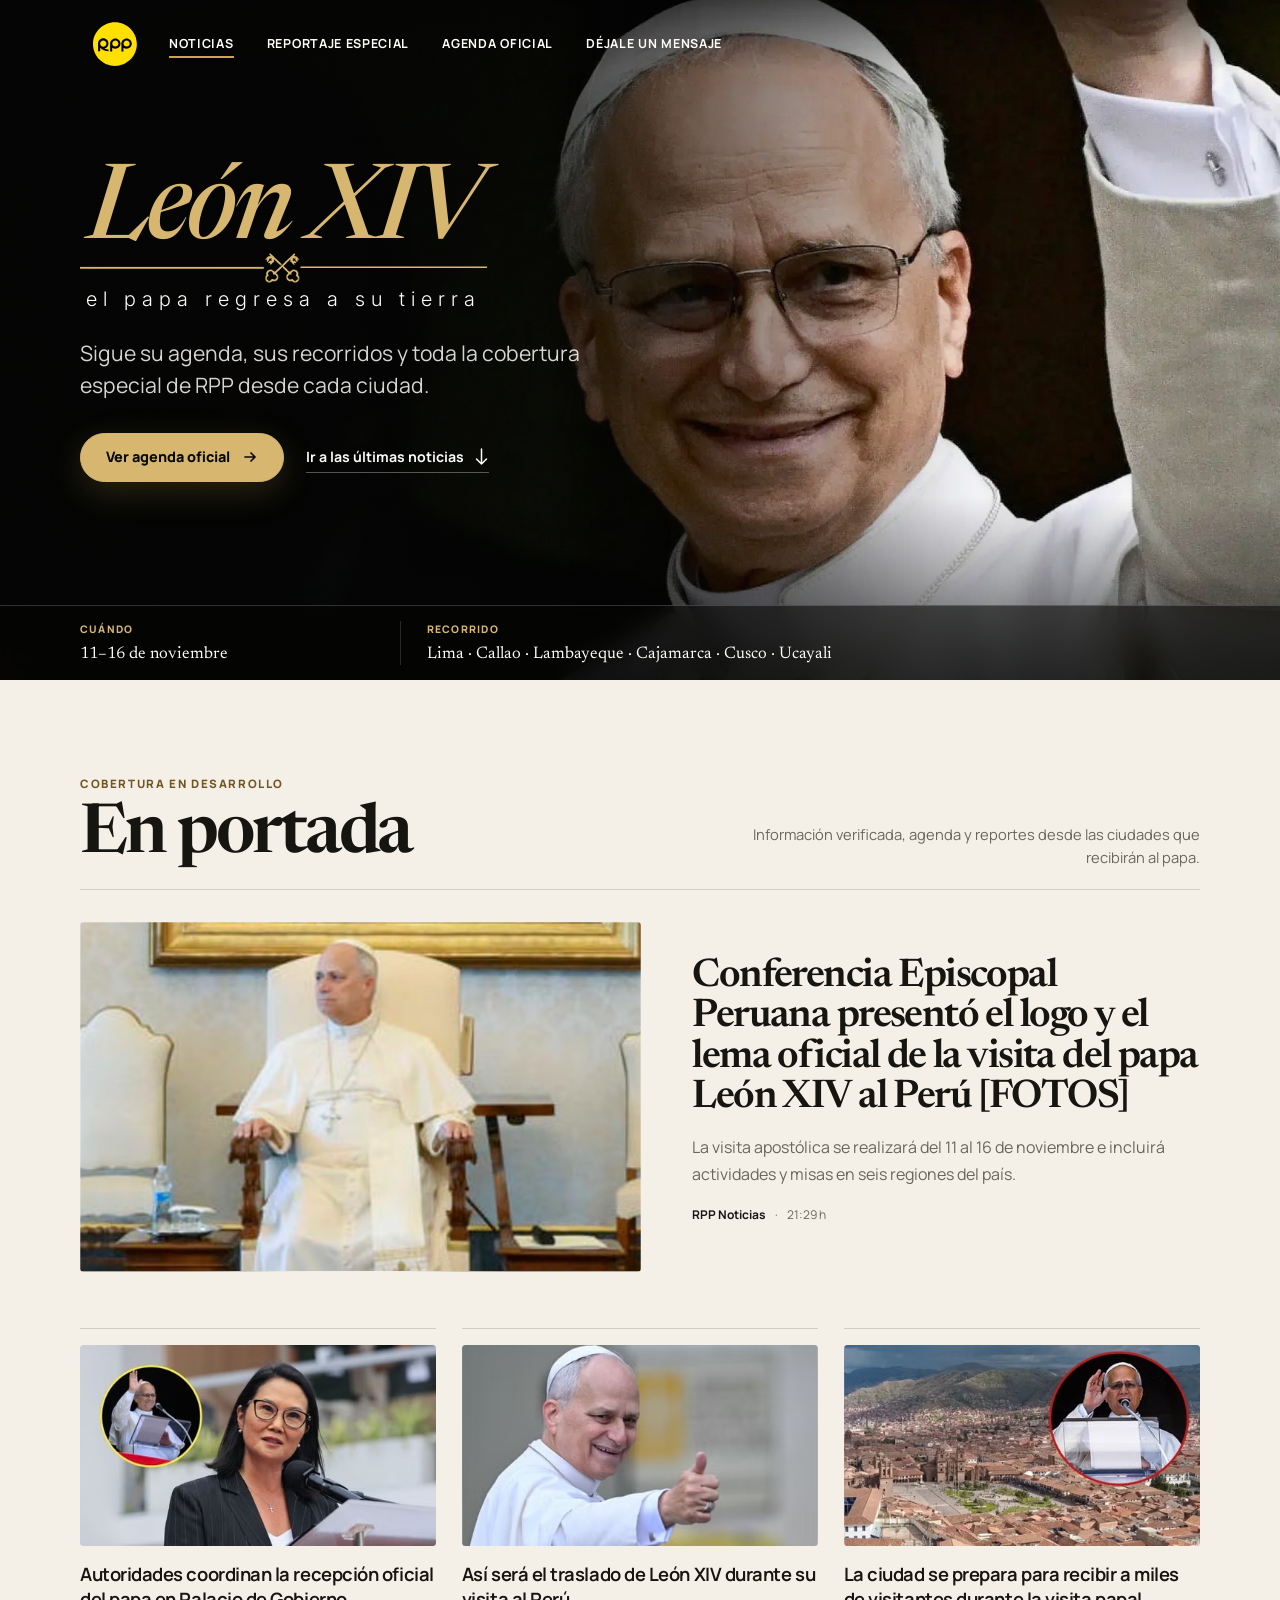
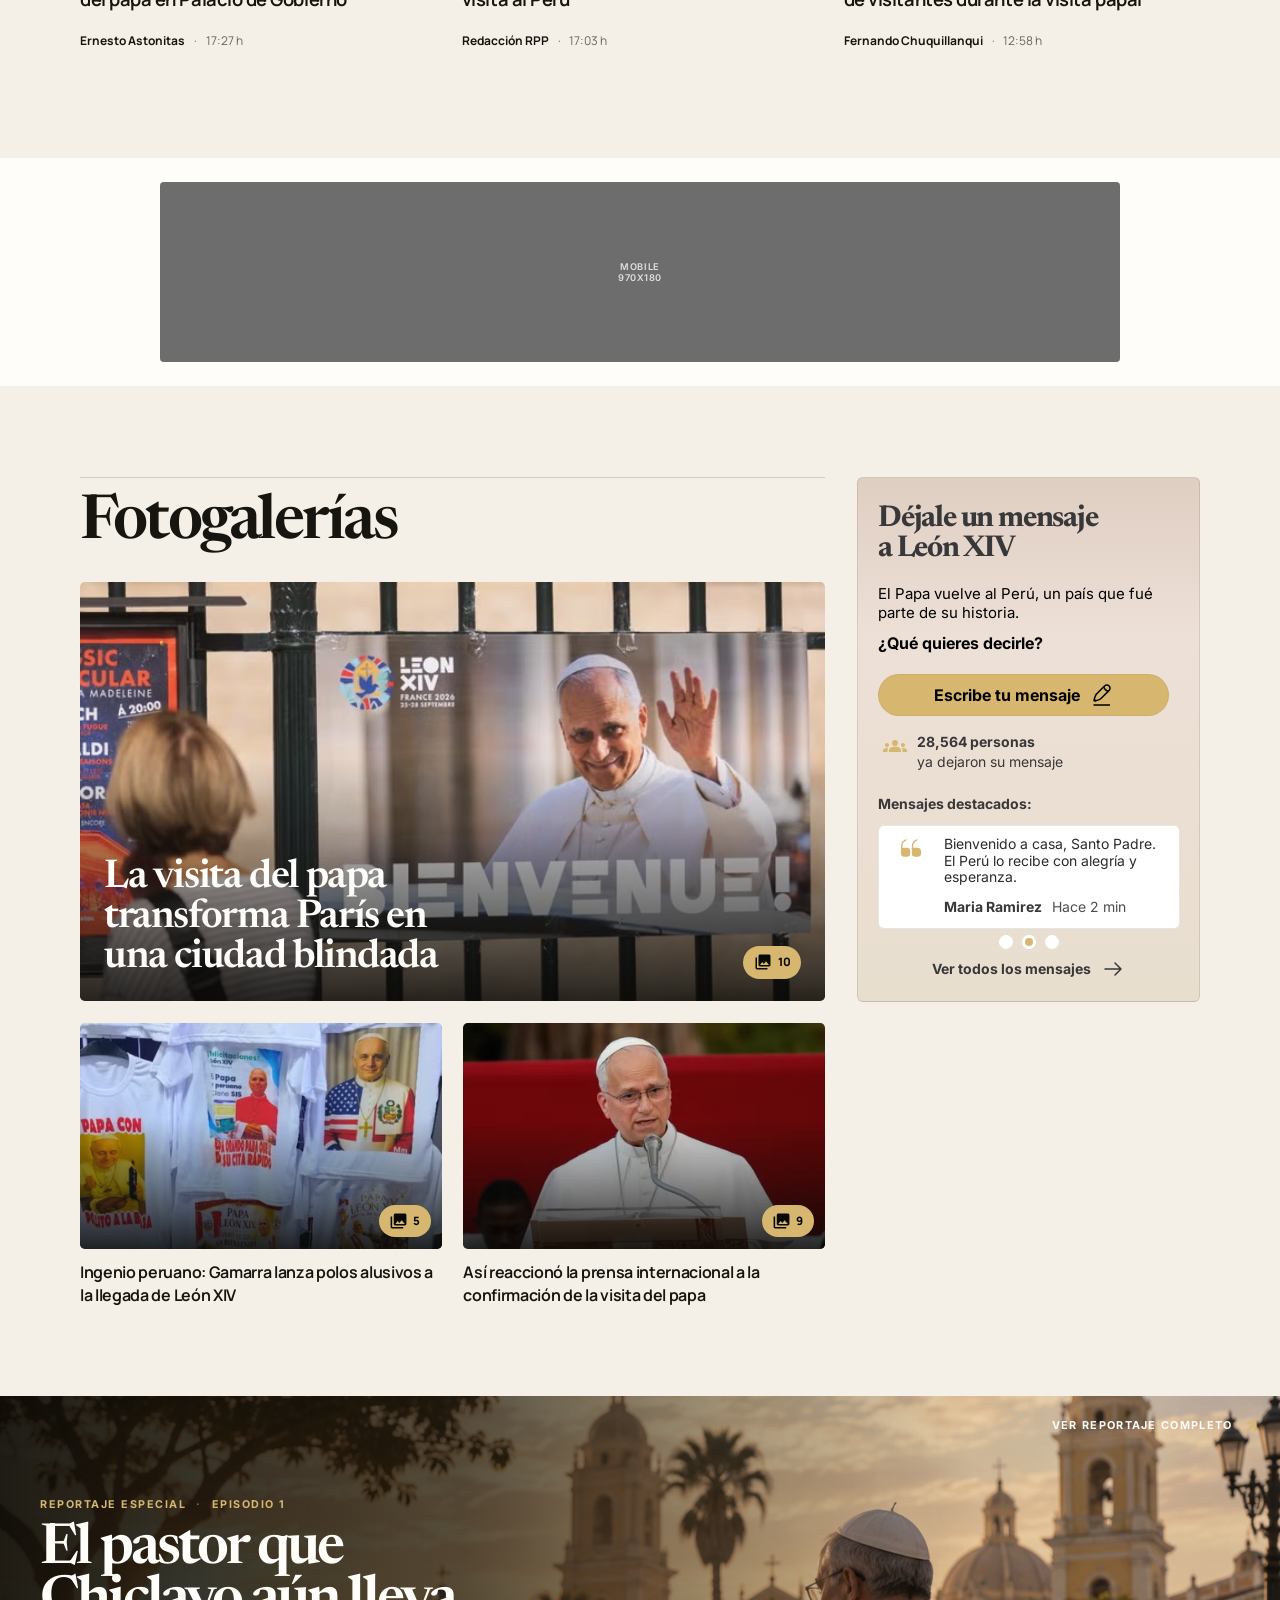
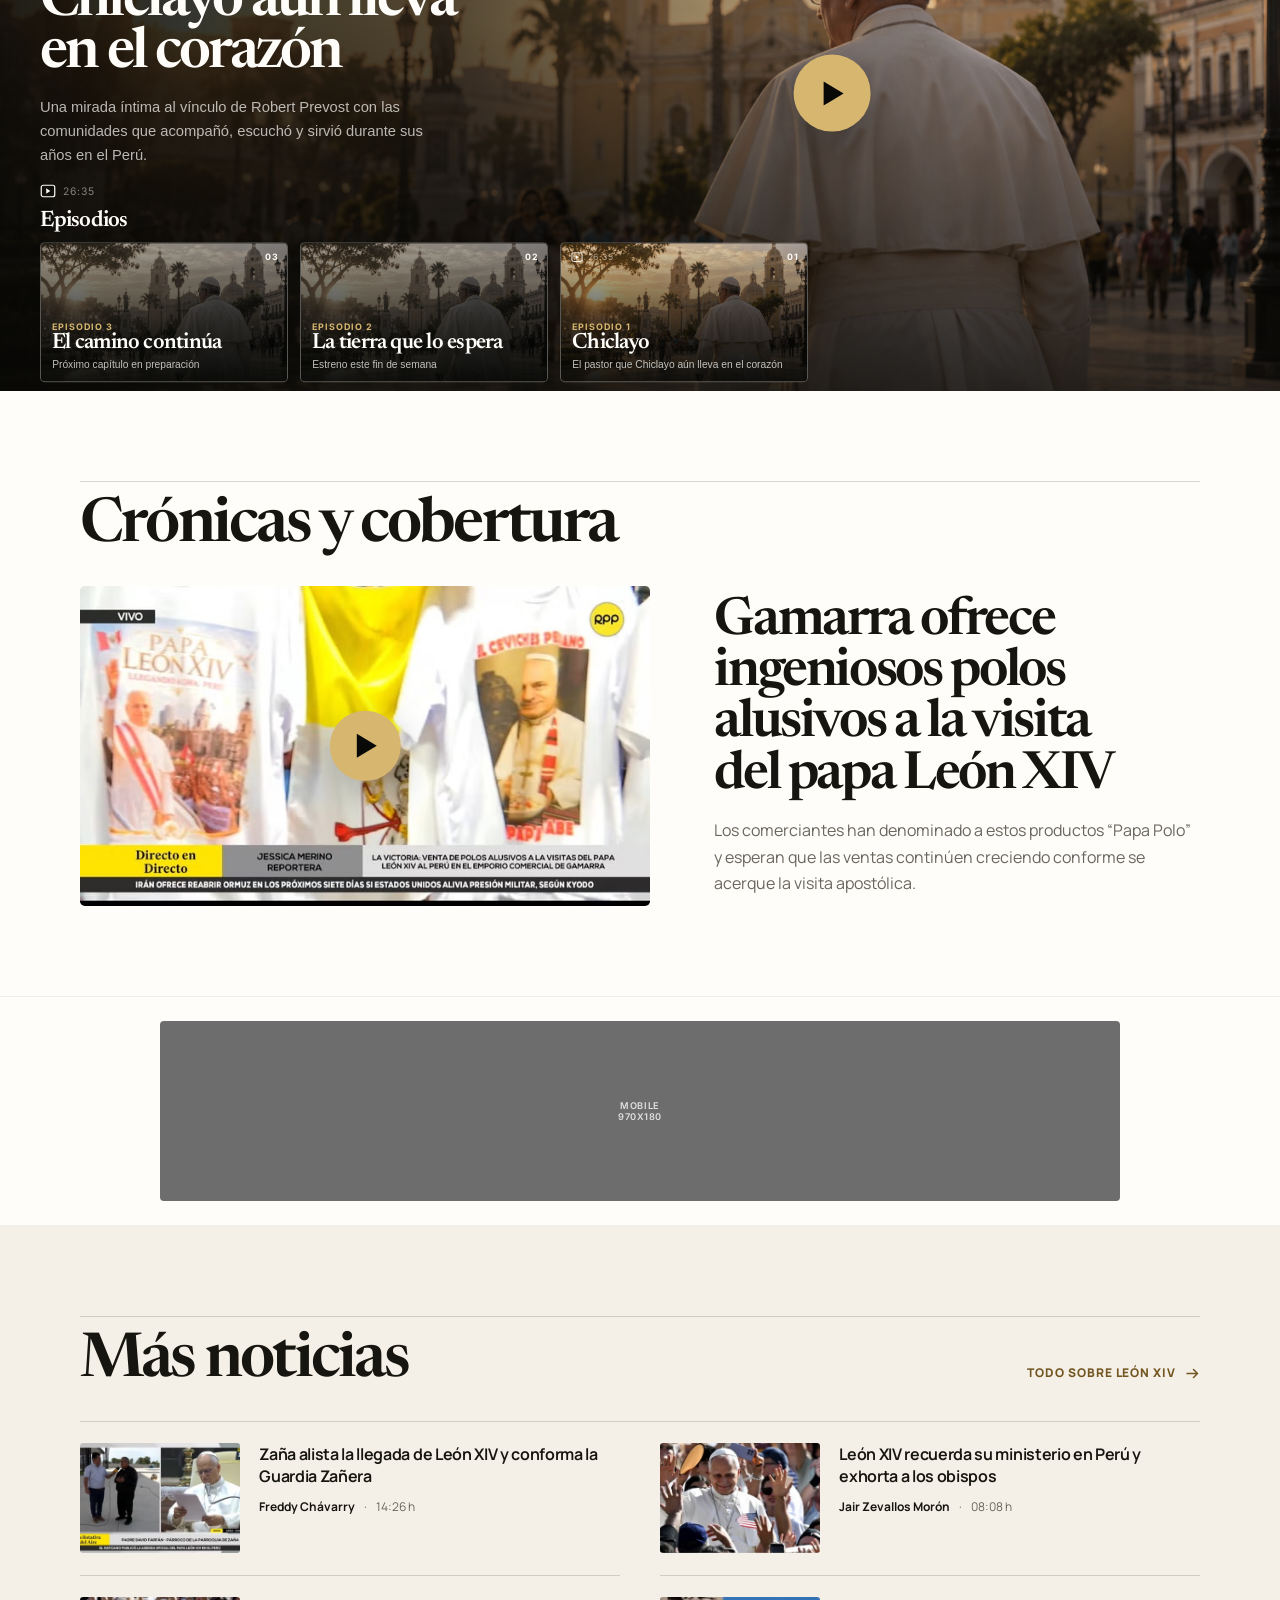
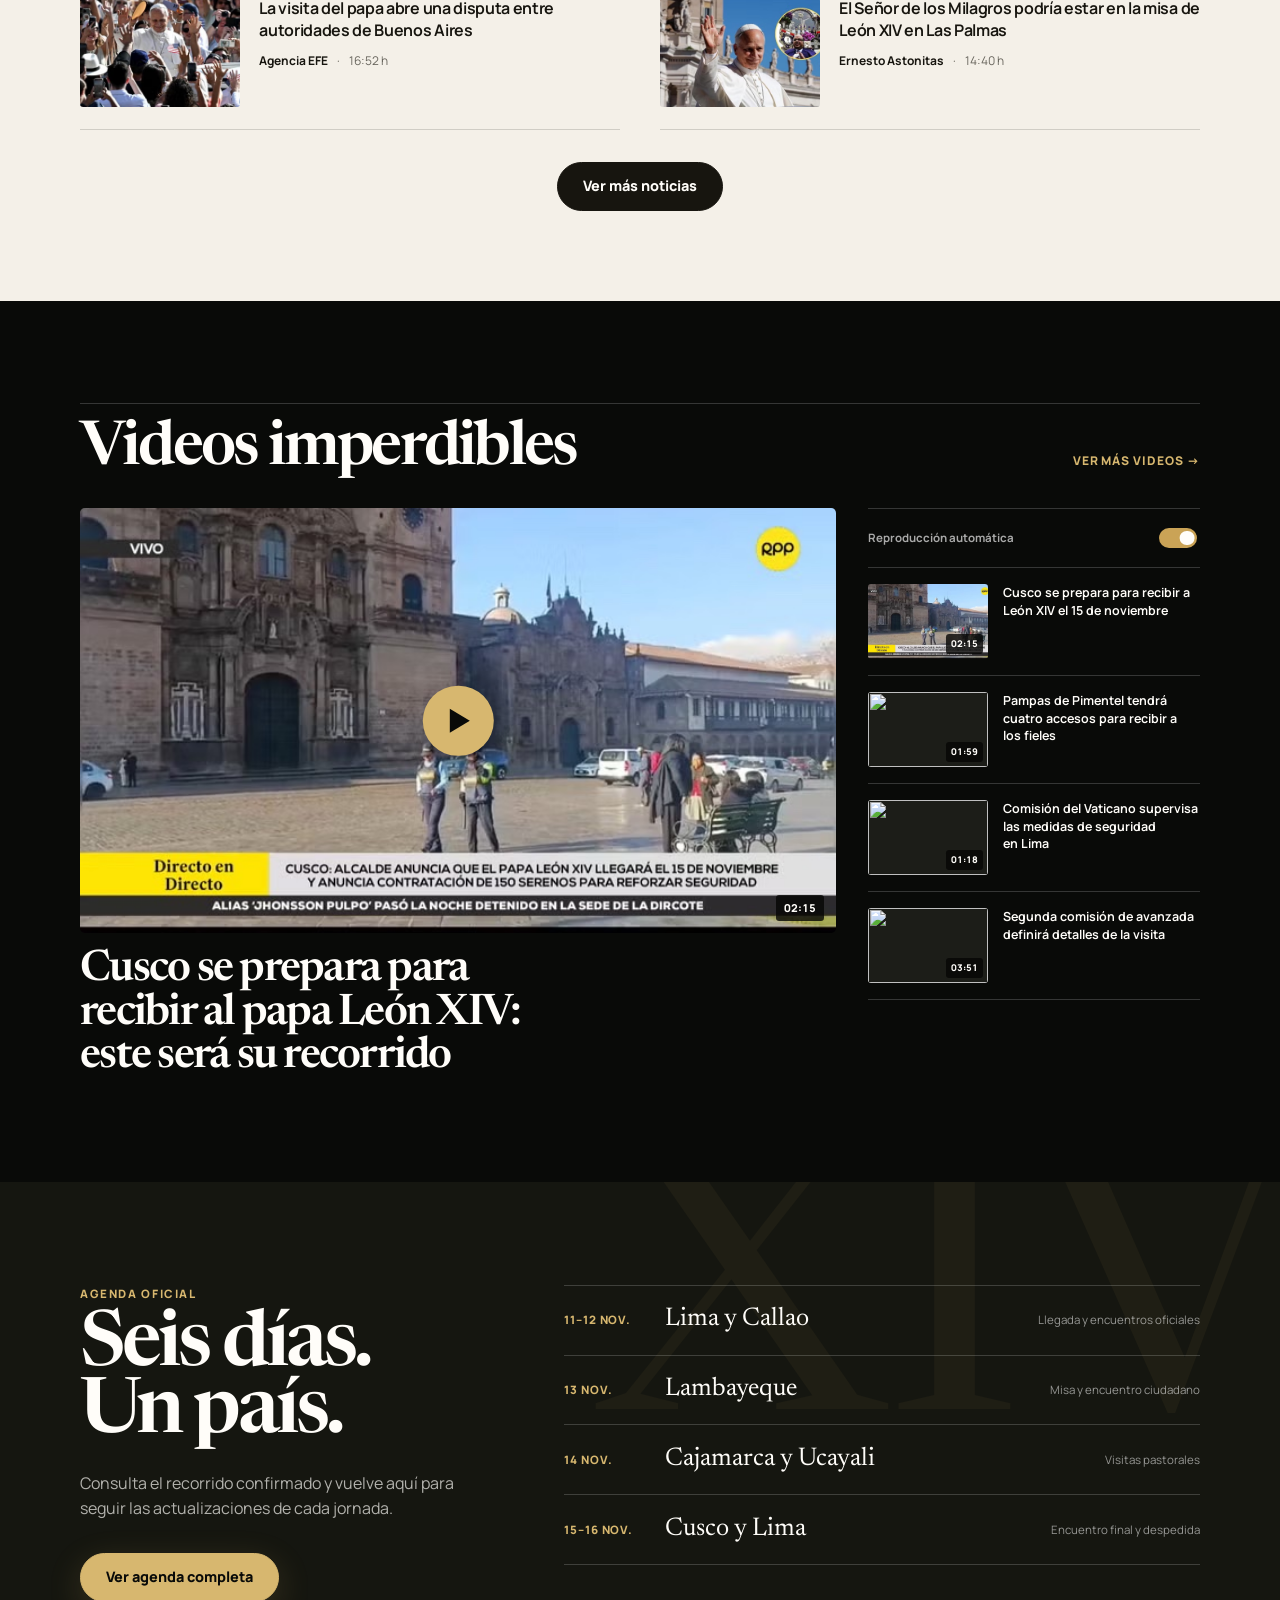
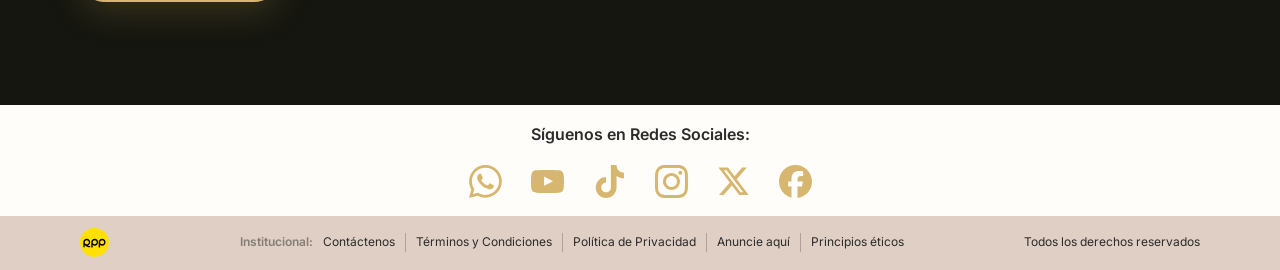
==== commit c1ab1af8: "feat: refine reportaje episodes responsive layout" ====
--- a/index.html
+++ b/index.html
@@ -210,7 +210,7 @@
 
     <section class="report-feature" id="reportaje" aria-labelledby="report-title">
       <div class="report-feature__inner container reveal">
-        <button class="report-feature__media" type="button" data-video-open aria-controls="report-video-modal" aria-label="Ver el reportaje El pastor que Chiclayo aún lleva en el corazón">
+        <button class="report-feature__media" type="button" data-video-open data-video-id="fNtS0tomOLk" data-video-title="León XIV vuelve a casa — Episodio 1: Chiclayo" aria-controls="report-video-modal" aria-label="Ver el reportaje El pastor que Chiclayo aún lleva en el corazón">
           <img src="assets/reportaje-cover.png" alt="Escena documental de Robert Prevost caminando por una plaza de Chiclayo al atardecer" loading="lazy" decoding="async">
           <span class="report-feature__overlay" aria-hidden="true"></span>
           <span class="report-feature__copy">
@@ -226,6 +226,54 @@
           </span>
           <span class="report-feature__badge">Ver reportaje completo <span aria-hidden="true">↗</span></span>
         </button>
+
+        <aside class="report-feature__episodes" aria-label="Episodios de la serie documental León XIV vuelve a casa">
+          <div class="episodes-head">
+            <strong>Episodios</strong>
+          </div>
+          <ol class="episode-list">
+            <li>
+              <button class="episode-card is-upcoming" type="button" data-episode="2" disabled aria-label="Episodio 2, próximo estreno">
+                <span class="episode-card__image">
+                  <img src="assets/reportaje-cover.png" alt="">
+                  <span>02</span>
+                </span>
+                <span class="episode-card__copy">
+                  <span>Episodio 2</span>
+                  <strong>La tierra que lo espera</strong>
+                  <small>Estreno este fin de semana</small>
+                </span>
+              </button>
+            </li>
+            <li>
+              <button class="episode-card is-upcoming episode-card--third" type="button" data-episode="3" disabled aria-label="Episodio 3, próximo estreno">
+                <span class="episode-card__image">
+                  <img src="assets/reportaje-cover.png" alt="">
+                  <span>03</span>
+                </span>
+                <span class="episode-card__copy">
+                  <span>Episodio 3</span>
+                  <strong>El camino continúa</strong>
+                  <small>Próximo capítulo en preparación</small>
+                </span>
+              </button>
+            </li>
+            <li>
+              <button class="episode-card is-current" type="button" data-episode="1" data-video-open data-video-id="fNtS0tomOLk" data-video-title="León XIV vuelve a casa — Episodio 1: Chiclayo" aria-controls="report-video-modal" aria-label="Ver episodio 1: Chiclayo">
+                <span class="episode-card__image">
+                  <img src="assets/reportaje-cover.png" alt="">
+                  <span>01</span>
+                </span>
+                <span class="episode-card__copy">
+                  <span>Episodio 1</span>
+                  <strong>Chiclayo</strong>
+                  <small>El pastor que Chiclayo aún lleva en el corazón</small>
+                </span>
+                <span class="episode-card__duration"><img src="assets/video-duration.svg" alt="" aria-hidden="true">26:35</span>
+              </button>
+            </li>
+          </ol>
+        </aside>
       </div>
     </section>
 
@@ -415,7 +463,7 @@
     <div class="video-modal__dialog" role="document">
       <button class="video-modal__close" type="button" data-video-close aria-label="Cerrar reportaje">×</button>
       <div class="video-modal__frame" id="report-video-frame"></div>
-      <p class="video-modal__caption" id="report-video-title">León XIV vuelve a casa · Reportaje especial sobre su vínculo con Chiclayo. <a href="https://www.youtube.com/watch?v=fNtS0tomOLk" target="_blank" rel="noopener">Abrir en YouTube ↗</a></p>
+      <p class="video-modal__caption" id="report-video-title">León XIV vuelve a casa · Reportaje especial sobre su vínculo con Chiclayo. <a id="report-video-link" href="https://www.youtube.com/watch?v=fNtS0tomOLk" target="_blank" rel="noopener">Abrir en YouTube ↗</a></p>
       <details class="video-highlights" open>
         <summary>Momentos importantes del video</summary>
         <div class="video-highlights__list">
--- a/styles.css
+++ b/styles.css
@@ -558,6 +558,7 @@
 }
 
 .report-feature__inner {
+  position: relative;
   display: block;
   width: 100%;
   max-width: none;
@@ -568,7 +569,7 @@
   position: absolute;
   z-index: 2;
   right: clamp(1.25rem, 4vw, 3.5rem);
-  bottom: clamp(1.4rem, 4vw, 3rem);
+  bottom: clamp(13rem, 18vw, 15rem);
   left: clamp(1.25rem, 4vw, 3.5rem);
   display: flex;
   max-width: 38rem;
@@ -660,7 +661,7 @@
   transform: scale(1.035);
 }
 
-.report-feature__media .play-button { left: 72%; width: 4.8rem; height: 4.8rem; }
+.report-feature__media .play-button { left: 65%; width: 4.8rem; height: 4.8rem; }
 
 .report-feature__media:hover .play-button,
 .report-feature__media:focus-visible .play-button {
@@ -685,6 +686,123 @@
 }
 
 .report-feature__badge span { color: var(--gold-strong); font-size: 1.2rem; line-height: 1; }
+
+.report-feature__episodes {
+  position: absolute;
+  z-index: 3;
+  right: clamp(1.25rem, 4vw, 3.5rem);
+  bottom: clamp(1rem, 2.5vw, 1.75rem);
+  left: clamp(1.25rem, 4vw, 3.5rem);
+  color: var(--white);
+  transform: translateY(.7rem);
+}
+
+.episodes-head {
+  display: flex;
+  align-items: baseline;
+  gap: .65rem;
+  margin-bottom: .65rem;
+}
+
+.episodes-head span {
+  font-family: var(--utility);
+  font-size: .56rem;
+  font-weight: 700;
+  letter-spacing: .13em;
+  line-height: 1.25;
+  text-transform: uppercase;
+}
+
+.episodes-head span { color: var(--gold-strong); }
+.episodes-head strong { font-family: var(--serif); font-size: 1.4rem; font-weight: 600; line-height: .9; letter-spacing: -.04em; }
+
+.episode-list {
+  display: flex;
+  gap: .75rem;
+  max-width: 55rem;
+  margin: 0;
+  padding: 0 0 .25rem;
+  list-style: none;
+  overflow-x: auto;
+  scrollbar-width: thin;
+  scrollbar-color: rgba(237, 209, 143, .55) transparent;
+  scroll-snap-type: x mandatory;
+}
+
+.episode-list li { flex: 0 0 min(17.25rem, 30vw); scroll-snap-align: start; }
+
+.episode-card {
+  position: relative;
+  display: block;
+  width: 100%;
+  min-height: 7.15rem;
+  padding: 0;
+  overflow: hidden;
+  color: inherit;
+  background: #1a1914;
+  border: 1px solid rgba(255, 253, 249, .27);
+  border-radius: .3rem;
+  cursor: pointer;
+  text-align: left;
+}
+
+.episode-card__image {
+  position: relative;
+  display: block;
+  width: 100%;
+  height: 100%;
+  aspect-ratio: auto;
+  background: #171713;
+}
+
+.episode-card__image::after {
+  position: absolute;
+  inset: 0;
+  background: linear-gradient(0deg, rgba(5, 6, 4, .93) 0%, rgba(5, 6, 4, .5) 58%, rgba(5, 6, 4, .12) 100%);
+  content: "";
+}
+
+.episode-card__image img { width: 100%; height: 100%; object-fit: cover; transition: transform .35s var(--ease); }
+.episode-card:hover .episode-card__image img,
+.episode-card:focus-visible .episode-card__image img { transform: scale(1.06); }
+
+.episode-card__image span {
+  position: absolute;
+  z-index: 1;
+  right: .5rem;
+  top: .5rem;
+  color: var(--white);
+  font-family: var(--utility);
+  font-size: .55rem;
+  font-weight: 700;
+  letter-spacing: .1em;
+}
+
+.episode-card__copy { position: absolute; z-index: 1; right: .7rem; bottom: .6rem; left: .7rem; display: flex; min-width: 0; flex-direction: column; }
+.episode-card__copy > span { color: var(--gold-strong); font-family: var(--utility); font-size: .56rem; font-weight: 700; letter-spacing: .11em; text-transform: uppercase; }
+.episode-card__copy strong { margin-top: .15rem; font-family: var(--serif); font-size: 1.38rem; font-weight: 600; line-height: .9; letter-spacing: -.035em; }
+.episode-card__copy small { margin-top: .3rem; display: -webkit-box; overflow: hidden; color: rgba(255, 253, 249, .74); font-size: .64rem; line-height: 1.25; -webkit-box-orient: vertical; -webkit-line-clamp: 1; }
+
+.episode-card__duration {
+  position: absolute;
+  z-index: 1;
+  top: .5rem;
+  left: .6rem;
+  display: flex;
+  align-items: center;
+  gap: .3rem;
+  color: rgba(255, 253, 249, .57);
+  font-family: var(--utility);
+  font-size: .54rem;
+  letter-spacing: .1em;
+}
+
+.episode-card__duration img { width: .76rem; height: .76rem; }
+.episode-card:focus-visible { outline: 1px solid var(--gold-strong); outline-offset: .3rem; }
+
+.episode-card.is-upcoming { cursor: default; }
+.episode-card.is-upcoming .episode-card__image img { filter: saturate(.45) brightness(.78); }
+.episode-card--third .episode-card__image img { object-position: 74% center; }
 
 .video-modal[hidden] { display: none; }
 
@@ -1439,6 +1557,10 @@
 @media (max-width: 900px) {
   .nav,
   .header-live { display: none; }
+
+  .report-feature__media { aspect-ratio: 16 / 11; }
+  .report-feature__copy { bottom: 12rem; }
+  .report-feature__title { font-size: clamp(2.5rem, 6.4vw, 3.7rem); }
 
   .menu-button { display: block; }
 
@@ -1699,7 +1821,8 @@
   .chronicle h3 { font-size: 2.5rem; }
   .play-button { width: 3.7rem; height: 3.7rem; }
 
-  .report-feature { padding: 0; }
+  .report-feature { padding: 0; background: var(--night); }
+  .report-feature__inner { background: var(--night); }
   .report-feature__media { aspect-ratio: 16 / 10; }
   .report-feature__copy { right: 1rem; bottom: 1rem; left: 1rem; }
   .report-feature__eyebrow { margin-bottom: .55rem; font-size: .56rem; }
@@ -1708,6 +1831,23 @@
   .report-feature__meta { margin-top: .7rem; font-size: .52rem; }
   .report-feature__media .play-button { width: 3.7rem; height: 3.7rem; }
   .report-feature__badge { top: .9rem; right: 1rem; font-size: .55rem; }
+  .report-feature__episodes {
+    position: static;
+    width: auto;
+    margin: 0;
+    padding: .9rem var(--page-gutter) 1.15rem;
+    color: var(--white);
+    background: var(--night);
+    transform: none;
+  }
+  .episodes-head { margin-bottom: .65rem; }
+  .episodes-head strong { font-size: 1.35rem; }
+  .episode-list { gap: .55rem; max-width: none; }
+  .episode-list li { flex: 0 0 min(83vw, 17.5rem); }
+  .episode-card { min-height: 7.75rem; }
+  .episode-card__copy { right: .55rem; bottom: .5rem; left: .55rem; }
+  .episode-card__copy strong { font-size: 1.15rem; }
+  .episode-card__copy small { font-size: .58rem; }
   .video-modal { padding: 1rem; }
   .video-modal__close { right: 0; bottom: calc(100% + .55rem); }
   .video-highlights { margin-top: 1rem; }
@@ -1980,6 +2120,39 @@
   .copyright { grid-column: 1 / -1; font-size: 9px; text-align: right; }
 }
 
+/* Intermediate editorial cut: keep the report legible on iPad portrait and compact laptop widths. */
+@media (min-width: 681px) and (max-width: 900px) {
+  .report-feature,
+  .report-feature__inner { background: var(--night); }
+
+  .report-feature__media { aspect-ratio: 16 / 10; }
+  .report-feature__copy { right: 1.25rem; bottom: 1.25rem; left: 1.25rem; }
+  .report-feature__episodes {
+    position: static;
+    width: auto;
+    padding: 1rem var(--page-gutter) 1.25rem;
+    color: var(--white);
+    background: var(--night);
+    transform: none;
+  }
+  .episode-list { max-width: none; }
+  .episode-list li { flex-basis: min(17.5rem, 56vw); }
+}
+
+@media (min-width: 901px) and (max-width: 1300px) {
+  .report-feature__media { aspect-ratio: 2.15 / 1; }
+  .report-feature__copy {
+    right: 2.5rem;
+    bottom: clamp(12rem, 14vw, 13.25rem);
+    left: 2.5rem;
+    max-width: 34rem;
+  }
+  .report-feature__title { font-size: clamp(3rem, 4.4vw, 4.2rem); }
+  .report-feature__summary { max-width: 26rem; font-size: .92rem; }
+  .report-feature__episodes { right: 2.5rem; bottom: 1rem; left: 2.5rem; }
+  .episode-list li { flex-basis: min(15.5rem, 27vw); }
+}
+
 @media (prefers-reduced-motion: reduce) {
   html { scroll-behavior: auto; }
   *, *::before, *::after {
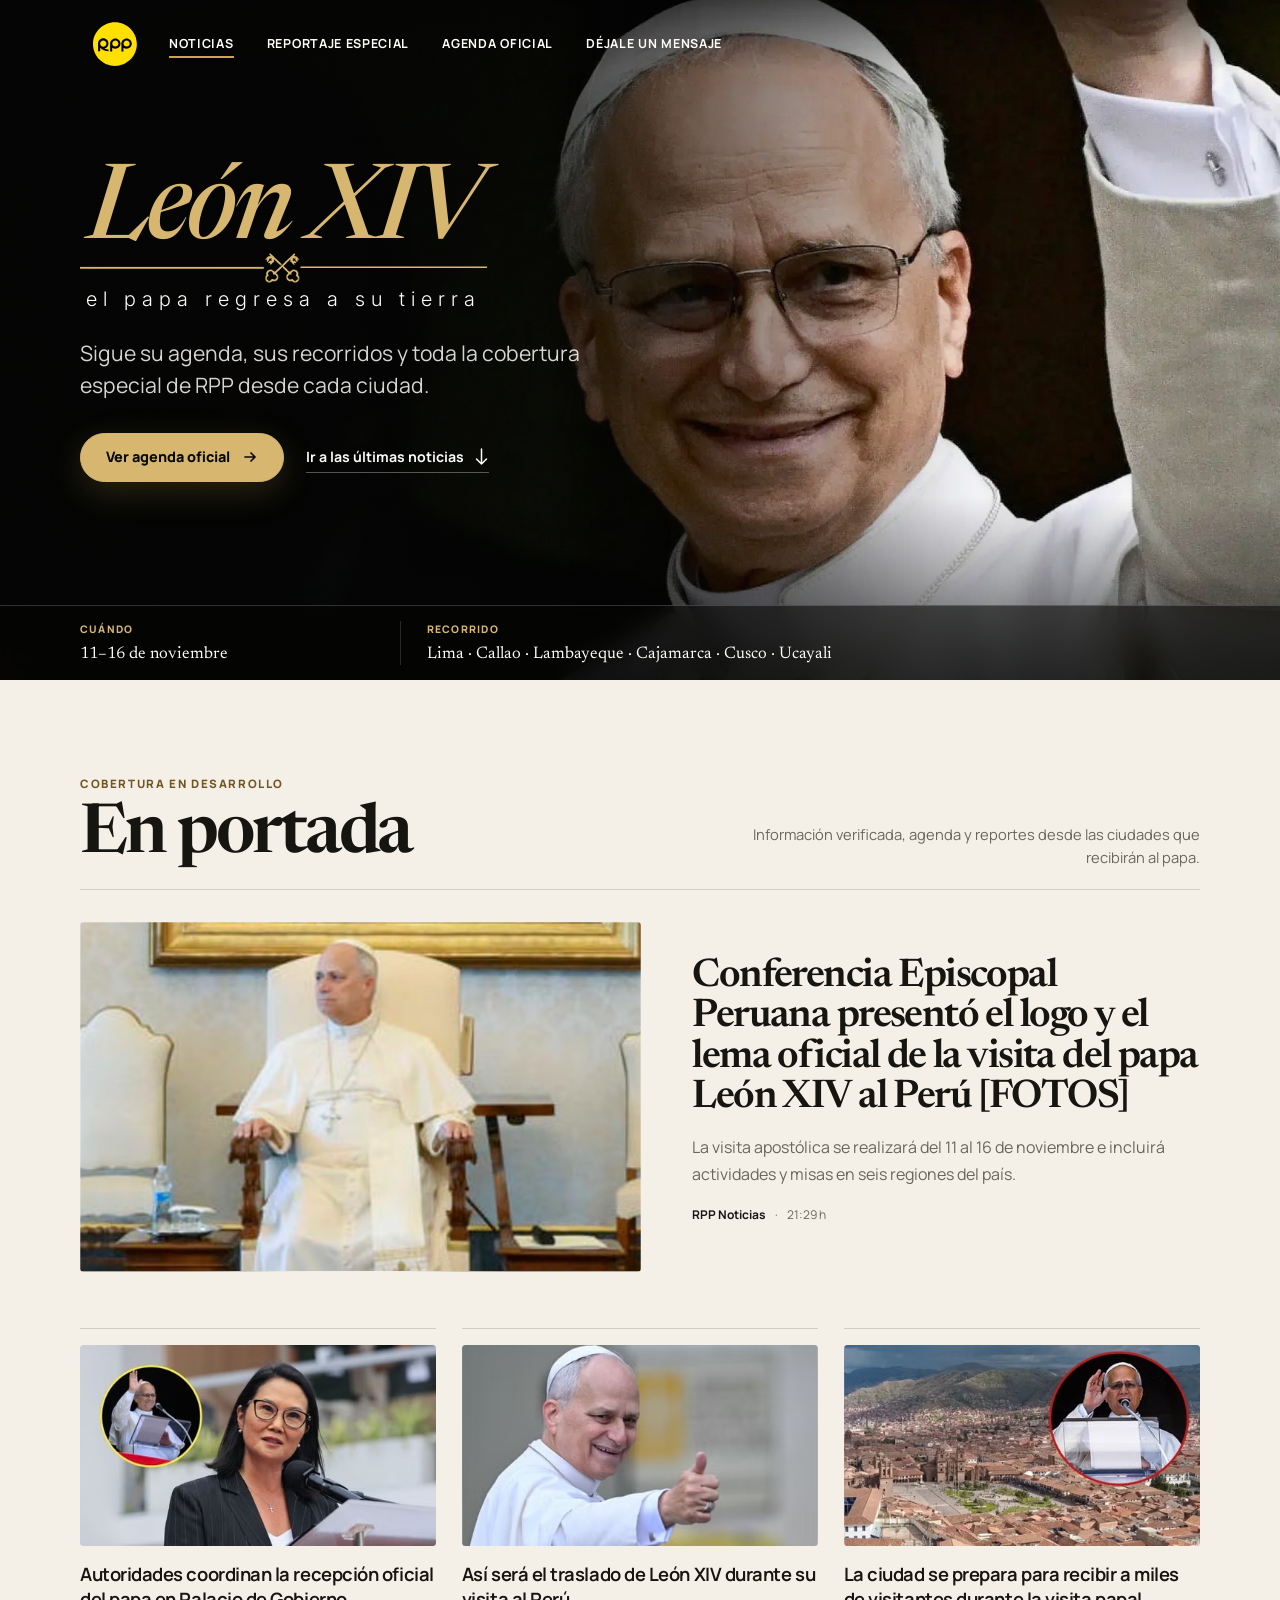
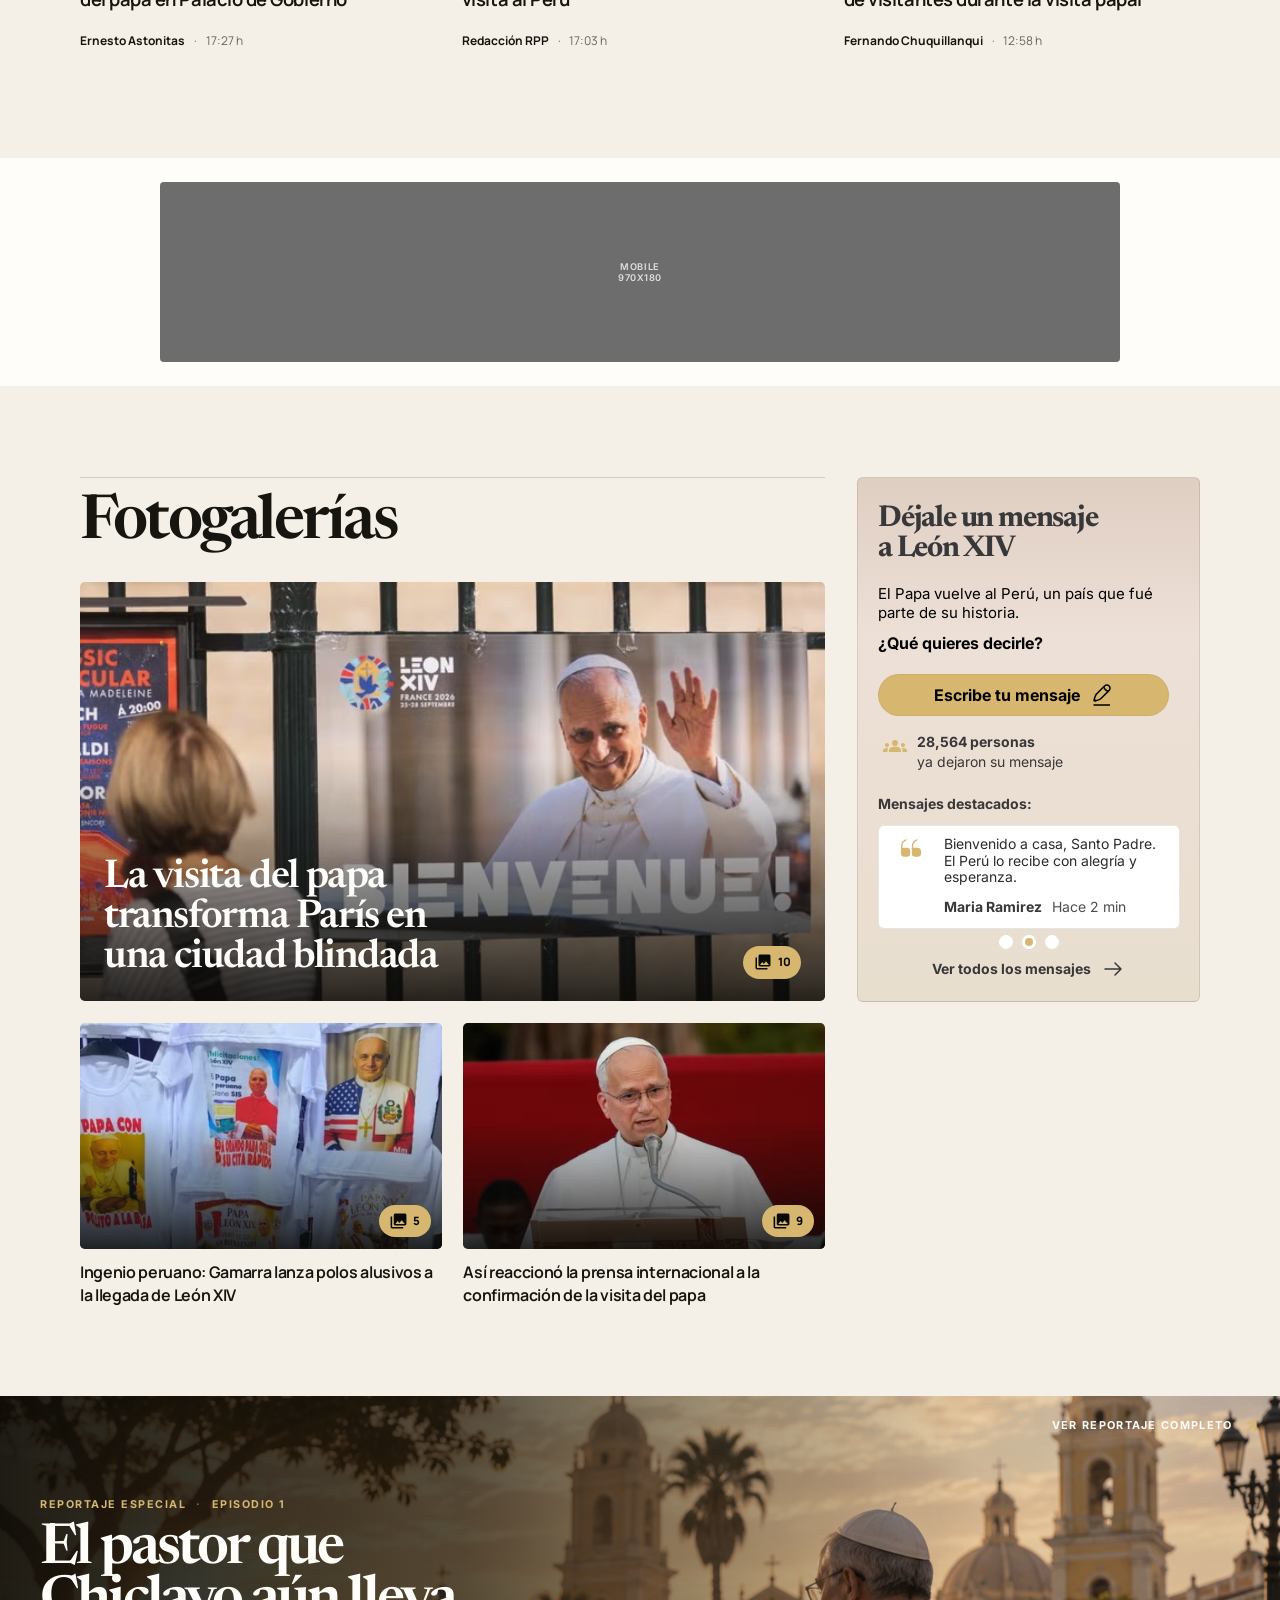
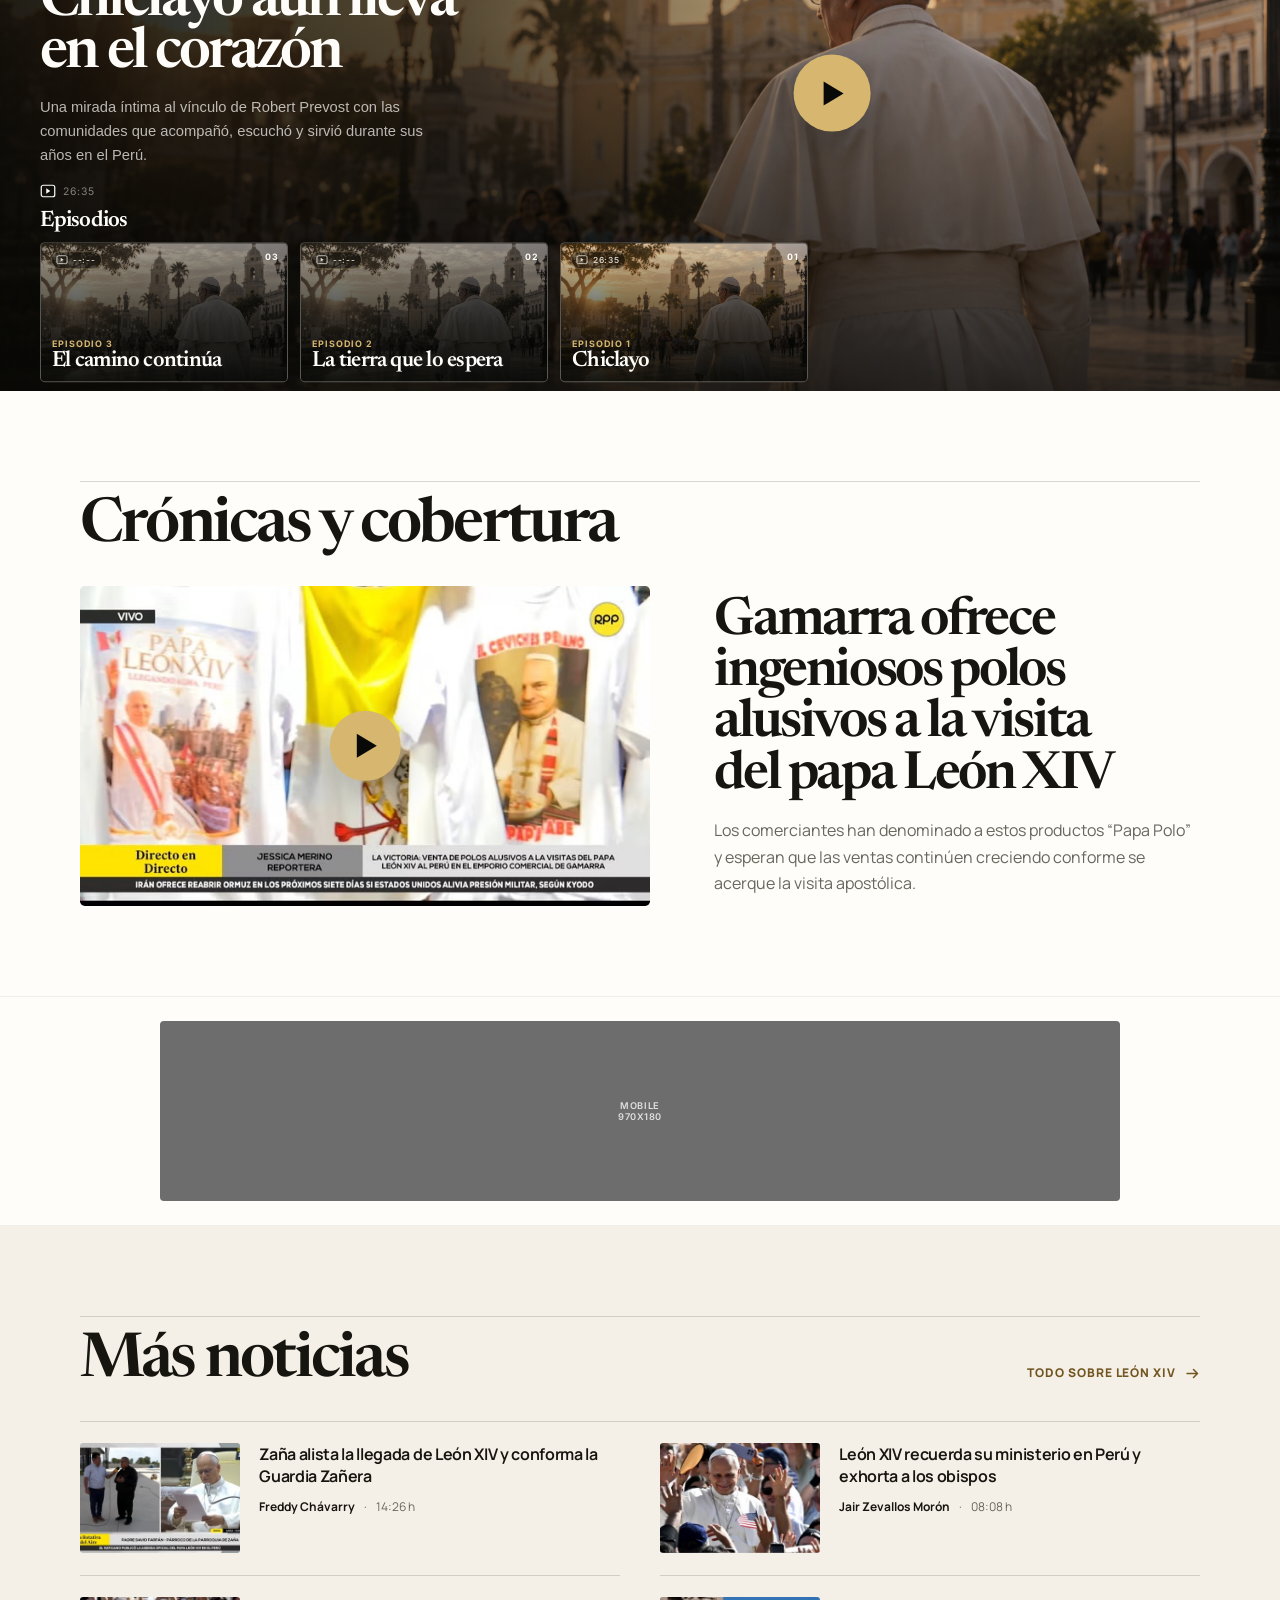
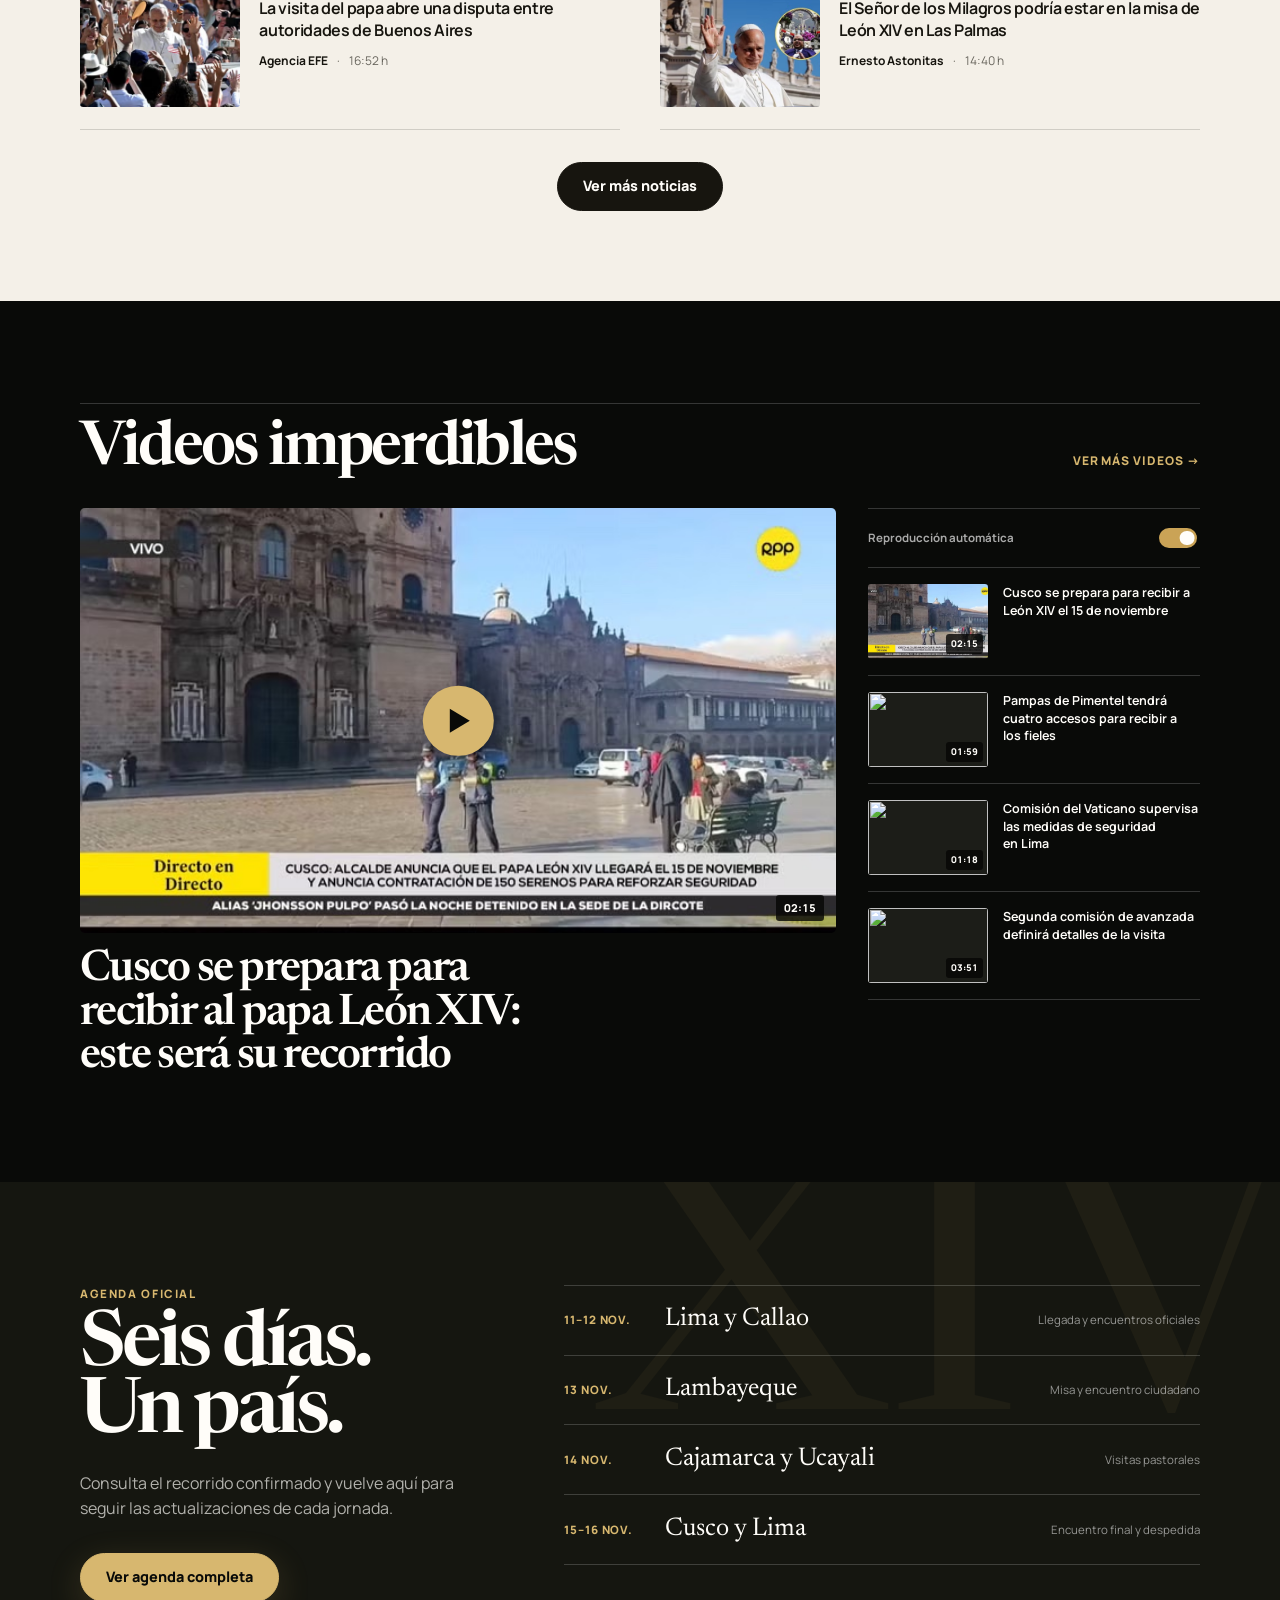
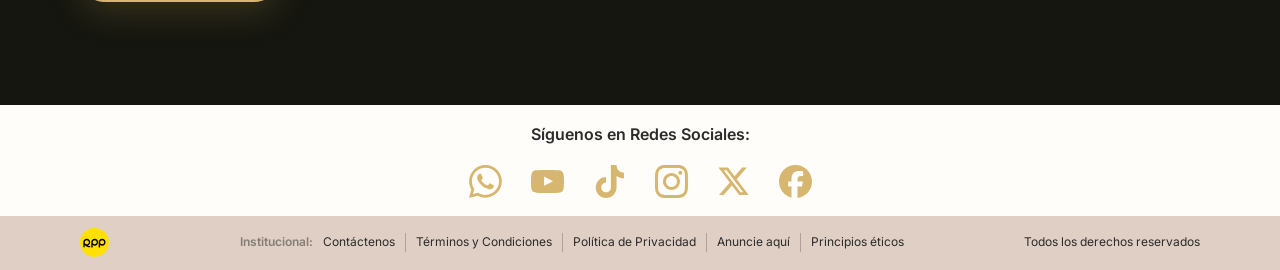
==== commit 9401e6cf: "feat: update episode card layout and styles for improved visibility" ====
--- a/index.html
+++ b/index.html
@@ -241,8 +241,8 @@
                 <span class="episode-card__copy">
                   <span>Episodio 2</span>
                   <strong>La tierra que lo espera</strong>
-                  <small>Estreno este fin de semana</small>
                 </span>
+                <span class="episode-card__duration" aria-label="Duración por confirmar"><img src="assets/video-duration.svg" alt="" aria-hidden="true">--:--</span>
               </button>
             </li>
             <li>
@@ -254,8 +254,8 @@
                 <span class="episode-card__copy">
                   <span>Episodio 3</span>
                   <strong>El camino continúa</strong>
-                  <small>Próximo capítulo en preparación</small>
                 </span>
+                <span class="episode-card__duration" aria-label="Duración por confirmar"><img src="assets/video-duration.svg" alt="" aria-hidden="true">--:--</span>
               </button>
             </li>
             <li>
@@ -267,9 +267,8 @@
                 <span class="episode-card__copy">
                   <span>Episodio 1</span>
                   <strong>Chiclayo</strong>
-                  <small>El pastor que Chiclayo aún lleva en el corazón</small>
                 </span>
-                <span class="episode-card__duration"><img src="assets/video-duration.svg" alt="" aria-hidden="true">26:35</span>
+                <span class="episode-card__duration" aria-label="Duración 26 minutos 35 segundos"><img src="assets/video-duration.svg" alt="" aria-hidden="true">26:35</span>
               </button>
             </li>
           </ol>
--- a/styles.css
+++ b/styles.css
@@ -791,13 +791,18 @@
   display: flex;
   align-items: center;
   gap: .3rem;
-  color: rgba(255, 253, 249, .57);
+  padding: .14rem .3rem;
+  border: 1px solid rgba(237, 209, 143, .28);
+  border-radius: 999px;
+  background: rgba(9, 10, 8, .48);
+  color: rgba(255, 253, 249, .82);
   font-family: var(--utility);
-  font-size: .54rem;
+  font-size: .52rem;
+  font-weight: 600;
   letter-spacing: .1em;
 }
 
-.episode-card__duration img { width: .76rem; height: .76rem; }
+.episode-card__duration img { width: .72rem; height: .72rem; opacity: .82; }
 .episode-card:focus-visible { outline: 1px solid var(--gold-strong); outline-offset: .3rem; }
 
 .episode-card.is-upcoming { cursor: default; }
